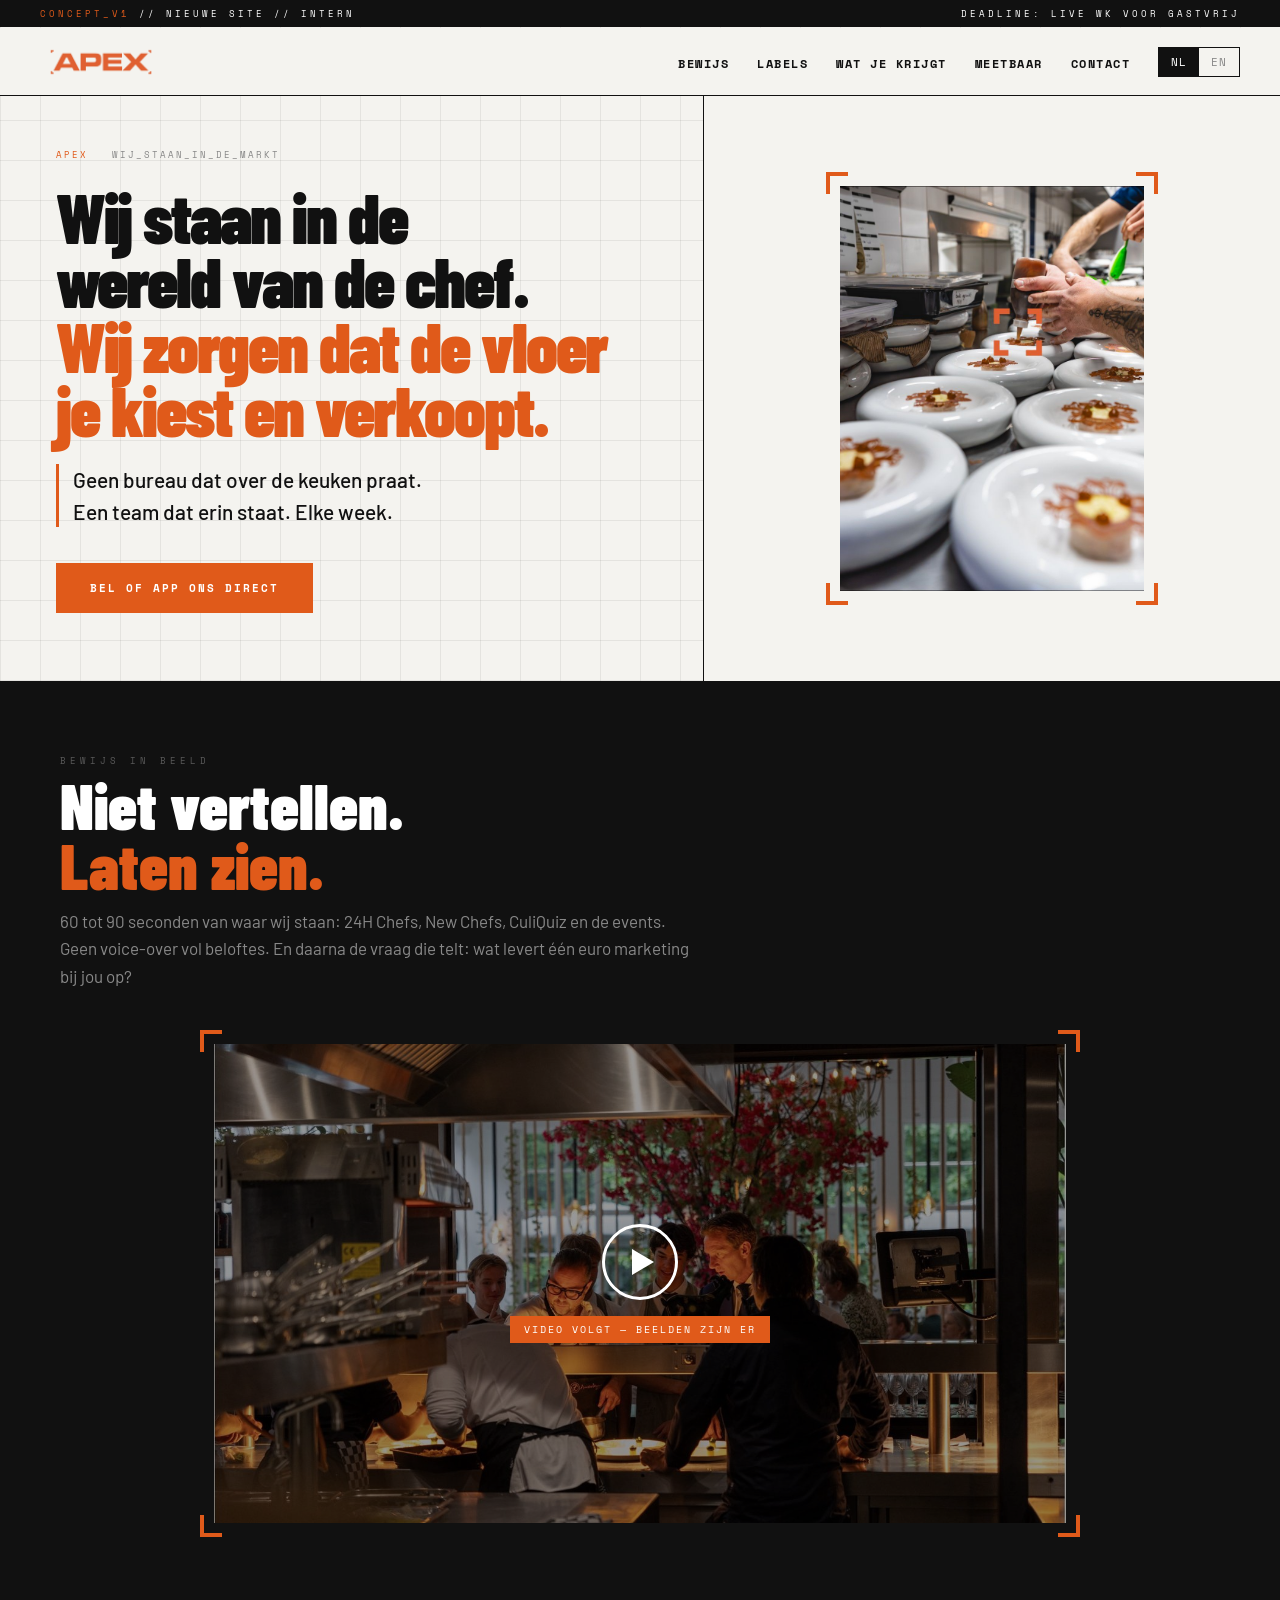
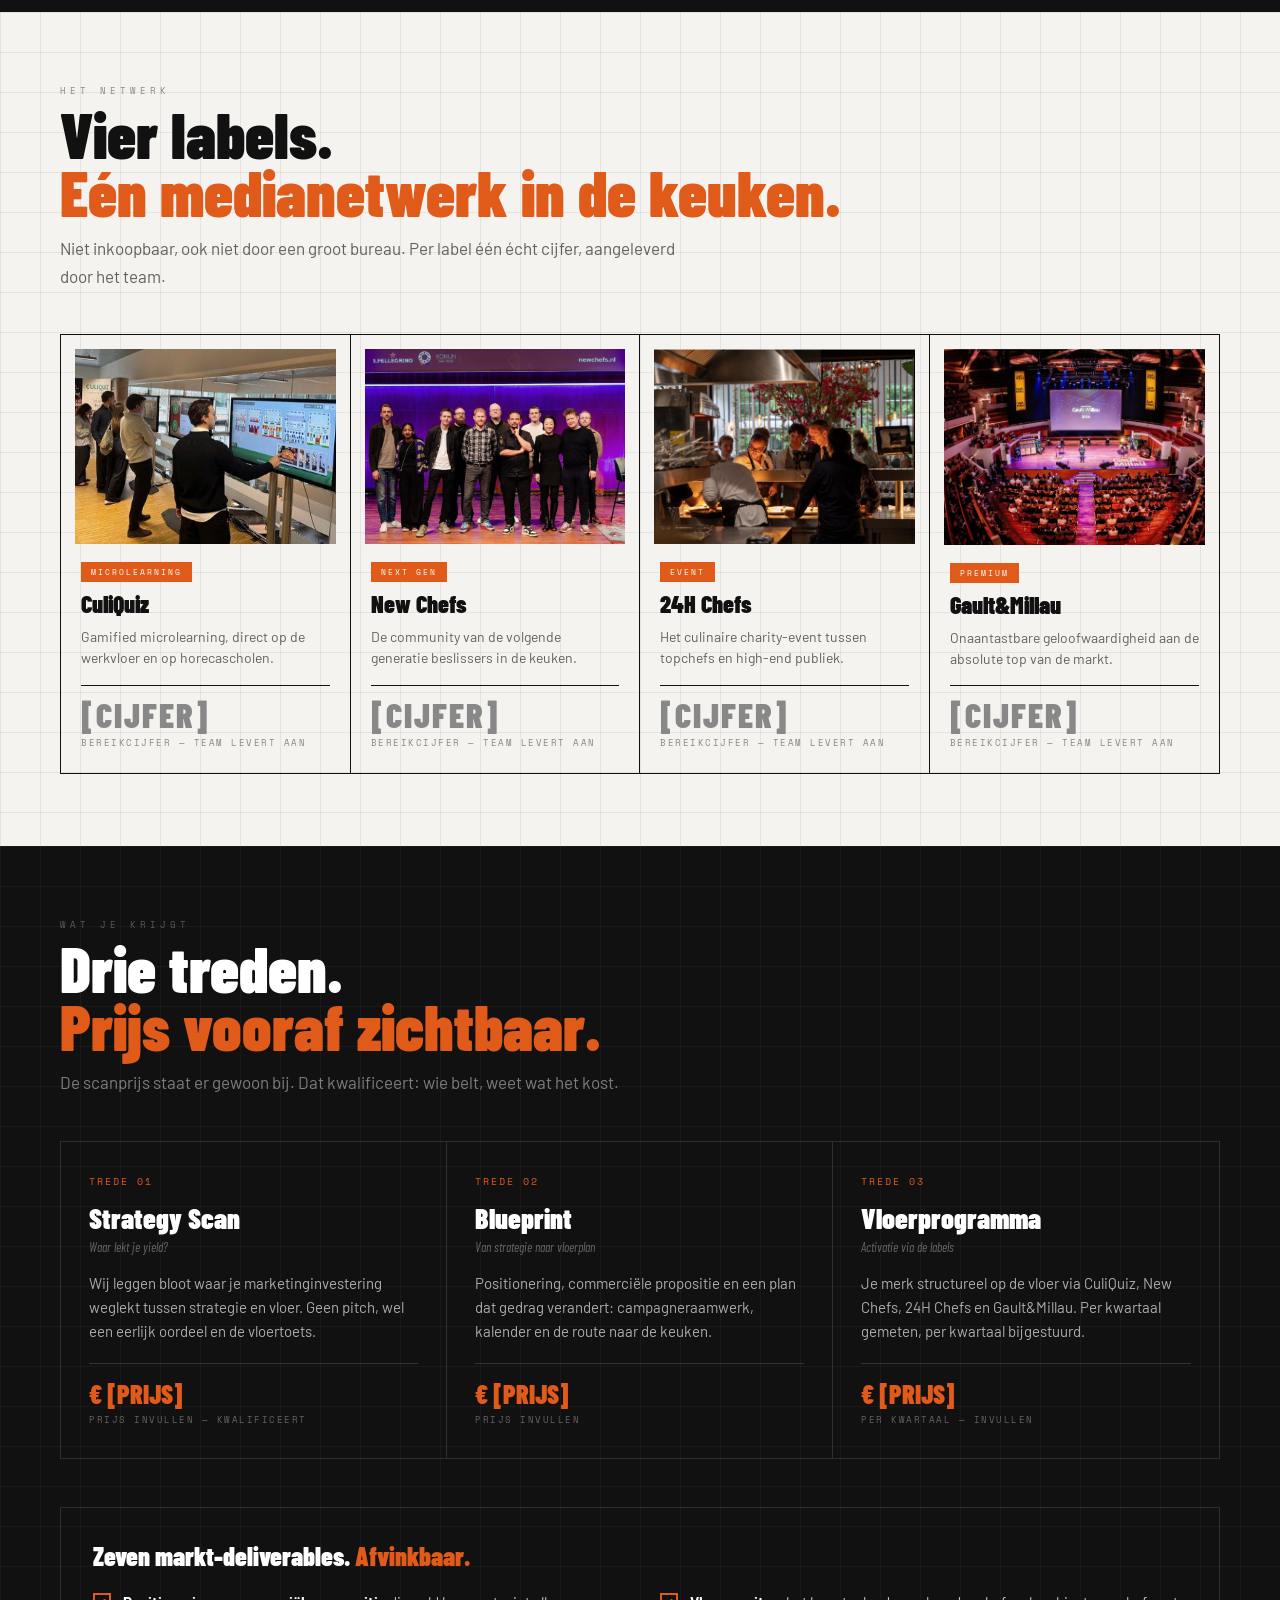
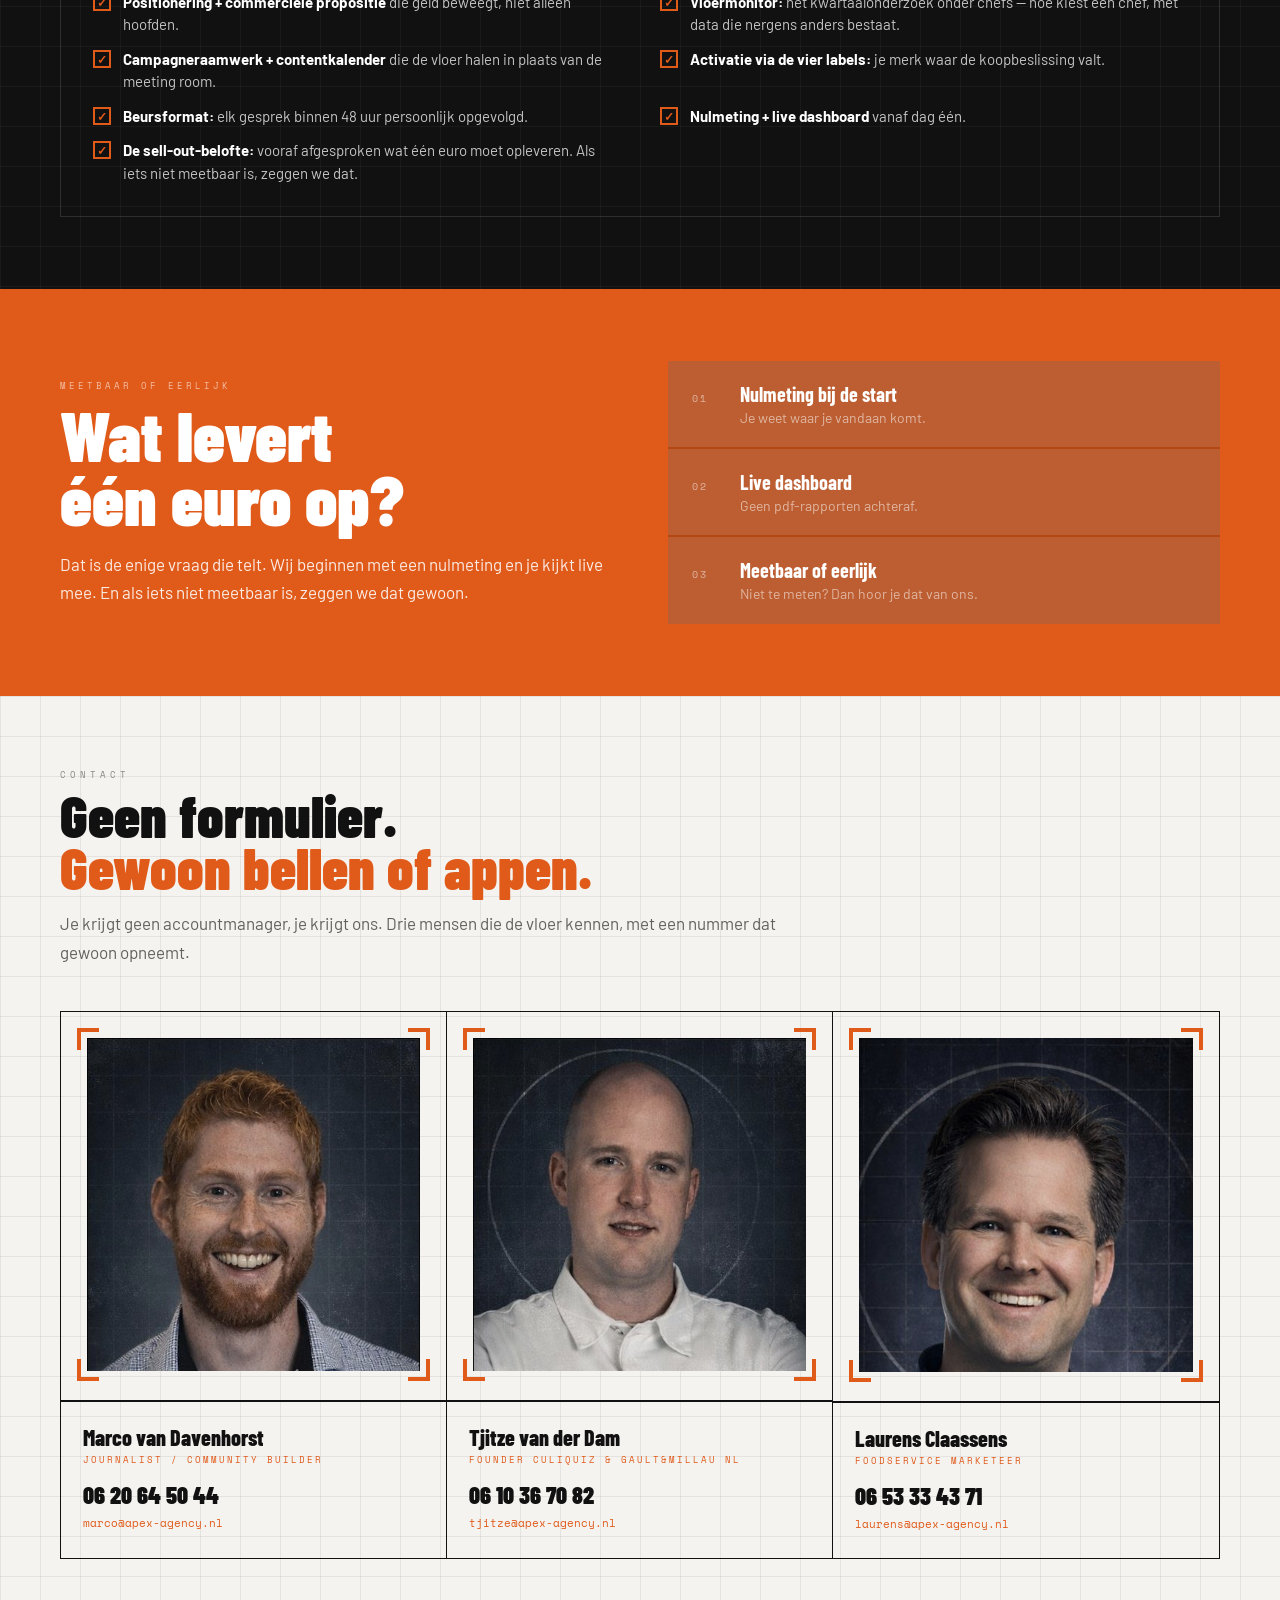
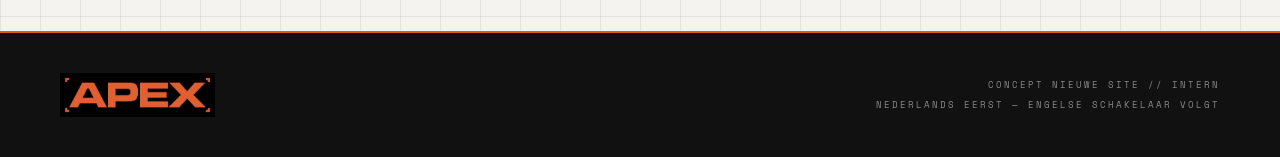
==== test/index.html @ 28dad36d "Concept nieuwe site (NL) onder /test — intern preview volgens positioneringsplan Co-Authored-By: Cla" ====
<!DOCTYPE html>
<html lang="nl">
<head>
<meta charset="UTF-8">
<meta name="viewport" content="width=device-width, initial-scale=1.0">
<meta name="robots" content="noindex,nofollow">
<title>APEX Agency — Concept</title>
<link href="https://fonts.googleapis.com/css2?family=Space+Mono:wght@400;700&family=Barlow+Condensed:wght@700;800;900&family=Barlow:wght@400;500;600&display=swap" rel="stylesheet">
<style>
:root {
  --o: #E05A1A;
  --k: #111111;
  --w: #F4F3EF;
  --g: #888;
  --grid: rgba(0,0,0,0.065);
  --mono: 'Space Mono', monospace;
  --con: 'Barlow Condensed', sans-serif;
  --body: 'Barlow', sans-serif;
}
*,*::before,*::after{box-sizing:border-box;margin:0;padding:0}
html{scroll-behavior:smooth}
body{background:var(--w);color:var(--k);font-family:var(--body);overflow-x:hidden}
.grid{background-image:linear-gradient(var(--grid) 1px,transparent 1px),linear-gradient(90deg,var(--grid) 1px,transparent 1px);background-size:40px 40px}
.grid-dark{background:#111;background-image:linear-gradient(rgba(255,255,255,.04) 1px,transparent 1px),linear-gradient(90deg,rgba(255,255,255,.04) 1px,transparent 1px);background-size:40px 40px}

.bracket-frame{position:relative;display:inline-block;padding:14px;width:100%}
.bracket-frame img{display:block;width:100%;height:100%;object-fit:cover}
.bracket-frame::before,.bracket-frame::after,.bracket-frame .bk-tr,.bracket-frame .bk-bl{content:'';position:absolute;width:22px;height:22px;border-color:var(--o);border-style:solid;pointer-events:none;z-index:3}
.bracket-frame::before{top:0;left:0;border-width:4px 0 0 4px}
.bracket-frame::after{bottom:0;right:0;border-width:0 4px 4px 0}
.bracket-frame .bk-tr{top:0;right:0;border-width:4px 4px 0 0}
.bracket-frame .bk-bl{bottom:0;left:0;border-width:0 0 4px 4px}

/* CONCEPT BAR */
.concept-bar{position:fixed;top:0;left:0;right:0;z-index:300;background:var(--k);color:#fff;font-family:var(--mono);font-size:9px;letter-spacing:3px;text-transform:uppercase;padding:7px 40px;display:flex;justify-content:space-between}
.concept-bar em{color:var(--o);font-style:normal}

/* NAV */
nav{position:fixed;top:28px;left:0;right:0;z-index:200;background:var(--w);border-bottom:1.5px solid var(--k);display:flex;align-items:center;justify-content:space-between;padding:0 40px;height:68px}
.nav-logo img{height:38px;display:block}
.nav-links{display:flex;gap:28px;list-style:none;align-items:center}
.nav-links a{font-family:var(--mono);font-size:12px;letter-spacing:1.5px;text-transform:uppercase;color:var(--k);text-decoration:none;transition:color .15s;font-weight:700}
.nav-links a:hover{color:var(--o)}
.lang-switch{font-family:var(--mono);font-size:11px;letter-spacing:1px;border:1.5px solid var(--k);display:flex}
.lang-switch span{padding:6px 12px}
.lang-switch .on{background:var(--k);color:#fff}
.lang-switch .off{color:var(--g);cursor:not-allowed}

/* HERO */
#hero{padding-top:96px;display:grid;grid-template-columns:55fr 45fr;min-height:74vh;border-bottom:1.5px solid var(--k)}
.hero-l{padding:52px 56px 68px;display:flex;flex-direction:column;justify-content:center;border-right:1.5px solid var(--k);position:relative}
.scan-id{font-family:var(--mono);font-size:9px;letter-spacing:2px;color:var(--g);margin-bottom:24px}
.scan-id em{color:var(--o);font-style:normal}
.hero-title{font-family:var(--con);font-size:clamp(48px,5.4vw,82px);font-weight:900;line-height:.93;color:var(--o);margin-bottom:22px;letter-spacing:-2px}
.hero-title .blk{color:var(--k)}
.hero-sub{font-size:21px;line-height:1.5;color:var(--k);border-left:3px solid var(--o);padding-left:14px;margin-bottom:36px;font-weight:500}
.btn-primary{display:inline-block;background:var(--o);color:#fff;font-family:var(--mono);font-size:11px;letter-spacing:2px;text-transform:uppercase;padding:15px 32px;text-decoration:none;border:2px solid var(--o);transition:all .2s;font-weight:700}
.btn-primary:hover{background:transparent;color:var(--o)}
.hero-r{display:flex;align-items:center;justify-content:center;padding:40px;background:var(--w)}
.hero-r .bracket-frame{width:67%;max-width:420px}
.hero-r .bracket-frame img{aspect-ratio:3/4;object-fit:cover}

/* BEWIJS */
#bewijs{background:#111;padding:72px 60px}
.bewijs-lbl{font-family:var(--mono);font-size:9px;letter-spacing:4px;color:rgba(255,255,255,.3);text-transform:uppercase;margin-bottom:8px}
.bewijs-title{font-family:var(--con);font-size:clamp(40px,5vw,72px);font-weight:900;line-height:.93;color:#fff;margin-bottom:14px}
.bewijs-title em{color:var(--o);font-style:normal}
.bewijs-sub{font-size:17px;color:rgba(255,255,255,.5);margin-bottom:40px;max-width:640px;line-height:1.6}
.video-wrap{max-width:880px;margin:0 auto}
.video-frame{position:relative}
.video-frame img{aspect-ratio:16/9;filter:brightness(.6) saturate(.85)}
.video-play{position:absolute;inset:0;display:flex;flex-direction:column;align-items:center;justify-content:center;gap:16px;z-index:4}
.play-btn{width:76px;height:76px;border:3px solid #fff;border-radius:50%;display:flex;align-items:center;justify-content:center}
.play-btn::after{content:'';border-left:22px solid #fff;border-top:13px solid transparent;border-bottom:13px solid transparent;margin-left:6px}
.video-note{font-family:var(--mono);font-size:10px;letter-spacing:2px;color:#fff;text-transform:uppercase;background:var(--o);padding:6px 14px}

/* LABELS */
#labels{padding:72px 60px}
.section-lbl{font-family:var(--mono);font-size:9px;letter-spacing:4px;color:var(--g);text-transform:uppercase;margin-bottom:8px}
.section-title{font-family:var(--con);font-size:clamp(40px,5vw,72px);font-weight:900;line-height:.91;margin-bottom:14px}
.section-title em{color:var(--o);font-style:normal}
.section-sub{font-size:17px;color:rgba(0,0,0,.6);margin-bottom:44px;max-width:640px;line-height:1.6}
.label-grid{display:grid;grid-template-columns:repeat(4,1fr);border:1.5px solid var(--k)}
.label-card{border-right:1.5px solid var(--k);display:flex;flex-direction:column}
.label-card:last-child{border-right:none}
.label-photo{padding:14px 14px 0}
.label-photo img{width:100%;aspect-ratio:4/3;object-fit:cover;display:block;filter:saturate(.88)}
.label-body{padding:18px 20px 24px;display:flex;flex-direction:column;flex:1}
.label-tag{display:inline-block;align-self:flex-start;background:var(--o);font-family:var(--mono);font-size:8px;letter-spacing:2px;text-transform:uppercase;color:#fff;padding:4px 10px;margin-bottom:10px}
.label-name{font-family:var(--con);font-size:24px;font-weight:900;margin-bottom:10px;line-height:1}
.label-desc{font-size:14px;color:rgba(0,0,0,.6);line-height:1.5;margin-bottom:16px;flex:1}
.label-stat{border-top:1.5px solid var(--k);padding-top:12px}
.label-stat .num{font-family:var(--con);font-size:34px;font-weight:900;color:var(--o);line-height:1}
.label-stat .num.todo{color:var(--g);letter-spacing:2px}
.label-stat .what{font-family:var(--mono);font-size:9px;letter-spacing:1.5px;color:var(--g);text-transform:uppercase;margin-top:4px}

/* TREDEN */
#treden{background:#111;padding:72px 60px;background-image:linear-gradient(rgba(255,255,255,.04) 1px,transparent 1px),linear-gradient(90deg,rgba(255,255,255,.04) 1px,transparent 1px);background-size:40px 40px}
.treden-lbl{font-family:var(--mono);font-size:9px;letter-spacing:4px;color:rgba(255,255,255,.3);text-transform:uppercase;margin-bottom:8px}
.treden-title{font-family:var(--con);font-size:clamp(40px,5vw,72px);font-weight:900;line-height:.91;color:#fff;margin-bottom:14px}
.treden-title em{color:var(--o);font-style:normal}
.treden-sub{font-size:17px;color:rgba(255,255,255,.45);margin-bottom:44px;line-height:1.6;max-width:640px}
.treden-grid{display:grid;grid-template-columns:repeat(3,1fr);border:1px solid rgba(255,255,255,.12);margin-bottom:48px}
.trede{padding:32px 28px;border-right:1px solid rgba(255,255,255,.12);display:flex;flex-direction:column}
.trede:last-child{border-right:none}
.trede-num{font-family:var(--mono);font-size:10px;color:var(--o);letter-spacing:2px;margin-bottom:12px}
.trede-name{font-family:var(--con);font-size:28px;font-weight:900;color:#fff;margin-bottom:4px}
.trede-sub2{font-family:var(--con);font-size:13px;font-style:italic;color:rgba(255,255,255,.35);margin-bottom:16px}
.trede-desc{font-size:15px;color:rgba(255,255,255,.65);line-height:1.6;flex:1;margin-bottom:20px}
.trede-price{border-top:1px solid rgba(255,255,255,.15);padding-top:14px;font-family:var(--con);font-size:26px;font-weight:900;color:var(--o)}
.trede-price small{display:block;font-family:var(--mono);font-size:9px;letter-spacing:1.5px;color:rgba(255,255,255,.35);text-transform:uppercase;font-weight:400;margin-top:4px}
.deliv{border:1px solid rgba(255,255,255,.12);padding:32px}
.deliv h3{font-family:var(--con);font-size:26px;font-weight:900;color:#fff;margin-bottom:20px}
.deliv h3 em{color:var(--o);font-style:normal}
.deliv-list{list-style:none;display:grid;grid-template-columns:1fr 1fr;gap:12px 40px}
.deliv-list li{display:flex;gap:12px;align-items:flex-start;font-size:15px;color:rgba(255,255,255,.75);line-height:1.5}
.deliv-list .box{flex:0 0 18px;height:18px;border:2px solid var(--o);margin-top:2px;position:relative}
.deliv-list .box::after{content:'✓';position:absolute;inset:0;display:flex;align-items:center;justify-content:center;color:var(--o);font-size:12px;font-weight:700}
.deliv-list li strong{color:#fff}

/* MEETBAAR */
#meetbaar{background:var(--o);padding:72px 60px}
.meet-inner{display:grid;grid-template-columns:1fr 1fr;gap:56px;align-items:center}
.meet-lbl{font-family:var(--mono);font-size:9px;letter-spacing:3px;color:rgba(255,255,255,.6);text-transform:uppercase;margin-bottom:10px}
.meet-l h2{font-family:var(--con);font-size:clamp(44px,5.5vw,80px);font-weight:900;color:#fff;line-height:.91;margin-bottom:20px}
.meet-l p{font-size:17px;color:rgba(255,255,255,.88);line-height:1.65}
.meet-points{display:flex;flex-direction:column;gap:2px;background:rgba(0,0,0,.2)}
.meet-point{background:rgba(255,255,255,.12);padding:20px 24px;display:flex;gap:16px;align-items:baseline}
.meet-point .mono{font-family:var(--mono);font-size:10px;color:rgba(255,255,255,.55);letter-spacing:2px;flex:0 0 32px}
.meet-point p{font-family:var(--con);font-size:20px;font-weight:700;color:#fff;line-height:1.3}
.meet-point p em{font-style:normal;color:rgba(255,255,255,.55);font-family:var(--body);font-size:14px;font-weight:400;display:block;margin-top:2px}

/* AFSLUITING */
#contact{padding:72px 60px}
.contact-header{margin-bottom:44px;max-width:720px}
.contact-header h2{font-family:var(--con);font-size:clamp(36px,4.5vw,64px);font-weight:900;line-height:.91;margin-bottom:16px}
.contact-header h2 em{color:var(--o);font-style:normal}
.contact-header p{font-size:17px;line-height:1.7;color:rgba(0,0,0,.6)}
.team-grid{display:grid;grid-template-columns:repeat(3,1fr);border:1.5px solid var(--k)}
.tcard{border-right:1.5px solid var(--k)}
.tcard:last-child{border-right:none}
.tcard-photo-wrap{padding:16px 16px 0}
.tcard-photo-wrap .bracket-frame{padding:10px}
.tcard-photo{width:100%;aspect-ratio:1/1;object-fit:cover;object-position:top center;display:block;filter:saturate(.88)}
.tcard-divider{height:1.5px;background:var(--k);margin-top:16px}
.tcard-body{padding:22px 22px 26px}
.tcard-name{font-family:var(--con);font-size:22px;font-weight:800;margin-bottom:3px}
.tcard-role{font-family:var(--mono);font-size:9px;letter-spacing:2px;color:var(--o);text-transform:uppercase;margin-bottom:14px}
.tcard-phone{display:inline-block;font-family:var(--con);font-size:24px;font-weight:900;color:var(--k);text-decoration:none;margin-bottom:6px}
.tcard-phone:hover{color:var(--o)}
.tcard-mail{font-family:var(--mono);font-size:11px}
.tcard-mail a{color:var(--o);text-decoration:none}

footer{background:var(--k);padding:40px 60px;display:flex;align-items:center;justify-content:space-between;border-top:2px solid var(--o)}
.footer-logo img{height:44px;display:block}
.footer-meta{font-family:var(--mono);font-size:9px;letter-spacing:2px;color:var(--g);line-height:2.2;text-align:right}

.reveal{opacity:0;transform:translateY(14px);transition:opacity .6s ease,transform .6s ease}
.reveal.on{opacity:1;transform:translateY(0)}

@media(max-width:900px){
  .concept-bar{padding:7px 16px;font-size:8px}
  nav{padding:0 20px;height:56px}
  .nav-links{display:none}
  #hero{grid-template-columns:1fr;min-height:auto;padding-top:84px}
  .hero-l{padding:40px 24px 48px;border-right:none}
  .hero-title{font-size:clamp(40px,11vw,64px)}
  .hero-r{padding:24px;border-top:1.5px solid var(--k)}
  .hero-r .bracket-frame{width:85%}
  #bewijs,#labels,#treden,#meetbaar,#contact{padding:56px 24px}
  .label-grid{grid-template-columns:1fr 1fr}
  .label-card{border-bottom:1.5px solid var(--k)}
  .label-card:nth-child(even){border-right:none}
  .label-card:nth-child(3),.label-card:nth-child(4){border-bottom:none}
  .treden-grid{grid-template-columns:1fr}
  .trede{border-right:none;border-bottom:1px solid rgba(255,255,255,.12)}
  .trede:last-child{border-bottom:none}
  .deliv-list{grid-template-columns:1fr}
  .meet-inner{grid-template-columns:1fr;gap:36px}
  .team-grid{grid-template-columns:1fr}
  .tcard{border-right:none;border-bottom:1.5px solid var(--k)}
  .tcard:last-child{border-bottom:none}
  footer{flex-direction:column;gap:16px;text-align:center;padding:32px 24px}
  .footer-meta{text-align:center}
}
@media(max-width:480px){
  .label-grid{grid-template-columns:1fr}
  .label-card{border-right:none!important;border-bottom:1.5px solid var(--k)!important}
  .label-card:last-child{border-bottom:none!important}
}
</style>
</head>
<body>

<div class="concept-bar">
  <span><em>CONCEPT_V1</em> // NIEUWE SITE // INTERN</span>
  <span>DEADLINE: LIVE WK VOOR GASTVRIJ</span>
</div>

<nav>
  <a href="#" class="nav-logo"><img src="/assets/logo.png" alt="APEX"></a>
  <ul class="nav-links">
    <li><a href="#bewijs">Bewijs</a></li>
    <li><a href="#labels">Labels</a></li>
    <li><a href="#treden">Wat je krijgt</a></li>
    <li><a href="#meetbaar">Meetbaar</a></li>
    <li><a href="#contact">Contact</a></li>
    <li>
      <div class="lang-switch" title="Engelse versie volgt in fase 2">
        <span class="on">NL</span><span class="off">EN</span>
      </div>
    </li>
  </ul>
</nav>

<!-- 1. HERO: de claim, niet de pijn -->
<section id="hero" class="grid">
  <div class="hero-l">
    <div class="scan-id reveal"><em>APEX</em> &nbsp; WIJ_STAAN_IN_DE_MARKT</div>
    <h1 class="hero-title reveal"><span class="blk">Wij staan in de<br>wereld van de chef.</span><br>Wij zorgen dat de vloer<br>je kiest en verkoopt.</h1>
    <p class="hero-sub reveal">Geen bureau dat over de keuken praat.<br>Een team dat erin staat. Elke week.</p>
    <div class="reveal">
      <a href="#contact" class="btn-primary">Bel of app ons direct</a>
    </div>
  </div>
  <div class="hero-r reveal">
    <div class="bracket-frame">
      <div class="bk-tr"></div><div class="bk-bl"></div>
      <img src="/assets/hero-keuken.jpg" alt="Op de vloer">
    </div>
  </div>
</section>

<!-- 2. BEWIJS IN BEELD (+ de yield-vraag) -->
<section id="bewijs" class="grid-dark">
  <div class="bewijs-lbl">Bewijs in beeld</div>
  <h2 class="bewijs-title reveal">Niet vertellen.<br><em>Laten zien.</em></h2>
  <p class="bewijs-sub reveal">60 tot 90 seconden van waar wij staan: 24H Chefs, New Chefs, CuliQuiz en de events. Geen voice-over vol beloftes. En daarna de vraag die telt: wat levert één euro marketing bij jou op?</p>
  <div class="video-wrap reveal">
    <div class="bracket-frame video-frame">
      <div class="bk-tr"></div><div class="bk-bl"></div>
      <img src="/assets/24h-chefs.jpg" alt="Video: op de vloer">
      <div class="video-play">
        <div class="play-btn"></div>
        <div class="video-note">Video volgt — beelden zijn er</div>
      </div>
    </div>
  </div>
</section>

<!-- 3. DE LABELS ALS MEDIANETWERK -->
<section id="labels" class="grid">
  <div class="section-lbl">Het netwerk</div>
  <h2 class="section-title reveal">Vier labels.<br><em>Eén medianetwerk in de keuken.</em></h2>
  <p class="section-sub reveal">Niet inkoopbaar, ook niet door een groot bureau. Per label één écht cijfer, aangeleverd door het team.</p>
  <div class="label-grid reveal">
    <div class="label-card">
      <div class="label-photo"><img src="/assets/culiquiz.jpg" alt="CuliQuiz"></div>
      <div class="label-body">
        <span class="label-tag">Microlearning</span>
        <div class="label-name">CuliQuiz</div>
        <p class="label-desc">Gamified microlearning, direct op de werkvloer en op horecascholen.</p>
        <div class="label-stat">
          <div class="num todo">[CIJFER]</div>
          <div class="what">bereikcijfer — team levert aan</div>
        </div>
      </div>
    </div>
    <div class="label-card">
      <div class="label-photo"><img src="/assets/new-chefs.jpg" alt="New Chefs"></div>
      <div class="label-body">
        <span class="label-tag">Next gen</span>
        <div class="label-name">New Chefs</div>
        <p class="label-desc">De community van de volgende generatie beslissers in de keuken.</p>
        <div class="label-stat">
          <div class="num todo">[CIJFER]</div>
          <div class="what">bereikcijfer — team levert aan</div>
        </div>
      </div>
    </div>
    <div class="label-card">
      <div class="label-photo"><img src="/assets/24h-chefs.jpg" alt="24H Chefs"></div>
      <div class="label-body">
        <span class="label-tag">Event</span>
        <div class="label-name">24H Chefs</div>
        <p class="label-desc">Het culinaire charity-event tussen topchefs en high-end publiek.</p>
        <div class="label-stat">
          <div class="num todo">[CIJFER]</div>
          <div class="what">bereikcijfer — team levert aan</div>
        </div>
      </div>
    </div>
    <div class="label-card">
      <div class="label-photo"><img src="/assets/gault-millau.jpg" alt="Gault&Millau"></div>
      <div class="label-body">
        <span class="label-tag">Premium</span>
        <div class="label-name">Gault&amp;Millau</div>
        <p class="label-desc">Onaantastbare geloofwaardigheid aan de absolute top van de markt.</p>
        <div class="label-stat">
          <div class="num todo">[CIJFER]</div>
          <div class="what">bereikcijfer — team levert aan</div>
        </div>
      </div>
    </div>
  </div>
</section>

<!-- 4. WAT JE KRIJGT: drie treden + zeven deliverables -->
<section id="treden">
  <div class="treden-lbl">Wat je krijgt</div>
  <h2 class="treden-title reveal">Drie treden.<br><em>Prijs vooraf zichtbaar.</em></h2>
  <p class="treden-sub reveal">De scanprijs staat er gewoon bij. Dat kwalificeert: wie belt, weet wat het kost.</p>
  <div class="treden-grid reveal">
    <div class="trede">
      <div class="trede-num">TREDE 01</div>
      <div class="trede-name">Strategy Scan</div>
      <div class="trede-sub2">Waar lekt je yield?</div>
      <p class="trede-desc">Wij leggen bloot waar je marketinginvestering weglekt tussen strategie en vloer. Geen pitch, wel een eerlijk oordeel en de vloertoets.</p>
      <div class="trede-price">€ [PRIJS]<small>prijs invullen — kwalificeert</small></div>
    </div>
    <div class="trede">
      <div class="trede-num">TREDE 02</div>
      <div class="trede-name">Blueprint</div>
      <div class="trede-sub2">Van strategie naar vloerplan</div>
      <p class="trede-desc">Positionering, commerciële propositie en een plan dat gedrag verandert: campagneraamwerk, kalender en de route naar de keuken.</p>
      <div class="trede-price">€ [PRIJS]<small>prijs invullen</small></div>
    </div>
    <div class="trede">
      <div class="trede-num">TREDE 03</div>
      <div class="trede-name">Vloerprogramma</div>
      <div class="trede-sub2">Activatie via de labels</div>
      <p class="trede-desc">Je merk structureel op de vloer via CuliQuiz, New Chefs, 24H Chefs en Gault&amp;Millau. Per kwartaal gemeten, per kwartaal bijgestuurd.</p>
      <div class="trede-price">€ [PRIJS]<small>per kwartaal — invullen</small></div>
    </div>
  </div>
  <div class="deliv reveal">
    <h3>Zeven markt-deliverables. <em>Afvinkbaar.</em></h3>
    <ul class="deliv-list">
      <li><span class="box"></span><span><strong>Positionering + commerciële propositie</strong> die geld beweegt, niet alleen hoofden.</span></li>
      <li><span class="box"></span><span><strong>Vloermonitor:</strong> het kwartaalonderzoek onder chefs — hoe kiest een chef, met data die nergens anders bestaat.</span></li>
      <li><span class="box"></span><span><strong>Campagneraamwerk + contentkalender</strong> die de vloer halen in plaats van de meeting room.</span></li>
      <li><span class="box"></span><span><strong>Activatie via de vier labels:</strong> je merk waar de koopbeslissing valt.</span></li>
      <li><span class="box"></span><span><strong>Beursformat:</strong> elk gesprek binnen 48 uur persoonlijk opgevolgd.</span></li>
      <li><span class="box"></span><span><strong>Nulmeting + live dashboard</strong> vanaf dag één.</span></li>
      <li><span class="box"></span><span><strong>De sell-out-belofte:</strong> vooraf afgesproken wat één euro moet opleveren. Als iets niet meetbaar is, zeggen we dat.</span></li>
    </ul>
  </div>
</section>

<!-- 5. MEETBAAR -->
<section id="meetbaar">
  <div class="meet-inner">
    <div class="meet-l reveal">
      <div class="meet-lbl">Meetbaar of eerlijk</div>
      <h2>Wat levert<br>één euro op?</h2>
      <p>Dat is de enige vraag die telt. Wij beginnen met een nulmeting en je kijkt live mee. En als iets niet meetbaar is, zeggen we dat gewoon.</p>
    </div>
    <div class="meet-points reveal">
      <div class="meet-point">
        <span class="mono">01</span>
        <p>Nulmeting bij de start <em>Je weet waar je vandaan komt.</em></p>
      </div>
      <div class="meet-point">
        <span class="mono">02</span>
        <p>Live dashboard <em>Geen pdf-rapporten achteraf.</em></p>
      </div>
      <div class="meet-point">
        <span class="mono">03</span>
        <p>Meetbaar of eerlijk <em>Niet te meten? Dan hoor je dat van ons.</em></p>
      </div>
    </div>
  </div>
</section>

<!-- 6. AFSLUITING: drie gezichten, geen formulier -->
<section id="contact" class="grid">
  <div class="contact-header reveal">
    <div class="section-lbl">Contact</div>
    <h2>Geen formulier.<br><em>Gewoon bellen of appen.</em></h2>
    <p>Je krijgt geen accountmanager, je krijgt ons. Drie mensen die de vloer kennen, met een nummer dat gewoon opneemt.</p>
  </div>
  <div class="team-grid">
    <div class="tcard reveal">
      <div class="tcard-photo-wrap">
        <div class="bracket-frame">
          <div class="bk-tr"></div><div class="bk-bl"></div>
          <img src="/assets/marco.jpg" alt="Marco van Davenhorst" class="tcard-photo">
        </div>
      </div>
      <div class="tcard-divider"></div>
      <div class="tcard-body">
        <div class="tcard-name">Marco van Davenhorst</div>
        <div class="tcard-role">Journalist / Community Builder</div>
        <a class="tcard-phone" href="tel:+31620645044">06 20 64 50 44</a>
        <div class="tcard-mail"><a href="mailto:marco@apex-agency.nl">marco@apex-agency.nl</a></div>
      </div>
    </div>
    <div class="tcard reveal">
      <div class="tcard-photo-wrap">
        <div class="bracket-frame">
          <div class="bk-tr"></div><div class="bk-bl"></div>
          <img src="/assets/tjitze.jpg" alt="Tjitze van der Dam" class="tcard-photo">
        </div>
      </div>
      <div class="tcard-divider"></div>
      <div class="tcard-body">
        <div class="tcard-name">Tjitze van der Dam</div>
        <div class="tcard-role">Founder CuliQuiz &amp; Gault&amp;Millau NL</div>
        <a class="tcard-phone" href="tel:+31610367082">06 10 36 70 82</a>
        <div class="tcard-mail"><a href="mailto:tjitze@apex-agency.nl">tjitze@apex-agency.nl</a></div>
      </div>
    </div>
    <div class="tcard reveal">
      <div class="tcard-photo-wrap">
        <div class="bracket-frame">
          <div class="bk-tr"></div><div class="bk-bl"></div>
          <img src="/assets/laurens.jpg" alt="Laurens Claassens" class="tcard-photo">
        </div>
      </div>
      <div class="tcard-divider"></div>
      <div class="tcard-body">
        <div class="tcard-name">Laurens Claassens</div>
        <div class="tcard-role">Foodservice Marketeer</div>
        <a class="tcard-phone" href="tel:+31653334371">06 53 33 43 71</a>
        <div class="tcard-mail"><a href="mailto:laurens@apex-agency.nl">laurens@apex-agency.nl</a></div>
      </div>
    </div>
  </div>
</section>

<footer>
  <div class="footer-logo"><img src="/assets/footer-logo.png" alt="APEX"></div>
  <div class="footer-meta">
    CONCEPT NIEUWE SITE // INTERN<br>
    NEDERLANDS EERST — ENGELSE SCHAKELAAR VOLGT
  </div>
</footer>

<script>
const obs = new IntersectionObserver(els => {
  els.forEach(el => { if(el.isIntersecting) el.target.classList.add('on'); });
}, {threshold:0.07});
document.querySelectorAll('.reveal').forEach(el => obs.observe(el));
</script>
</body>
</html>
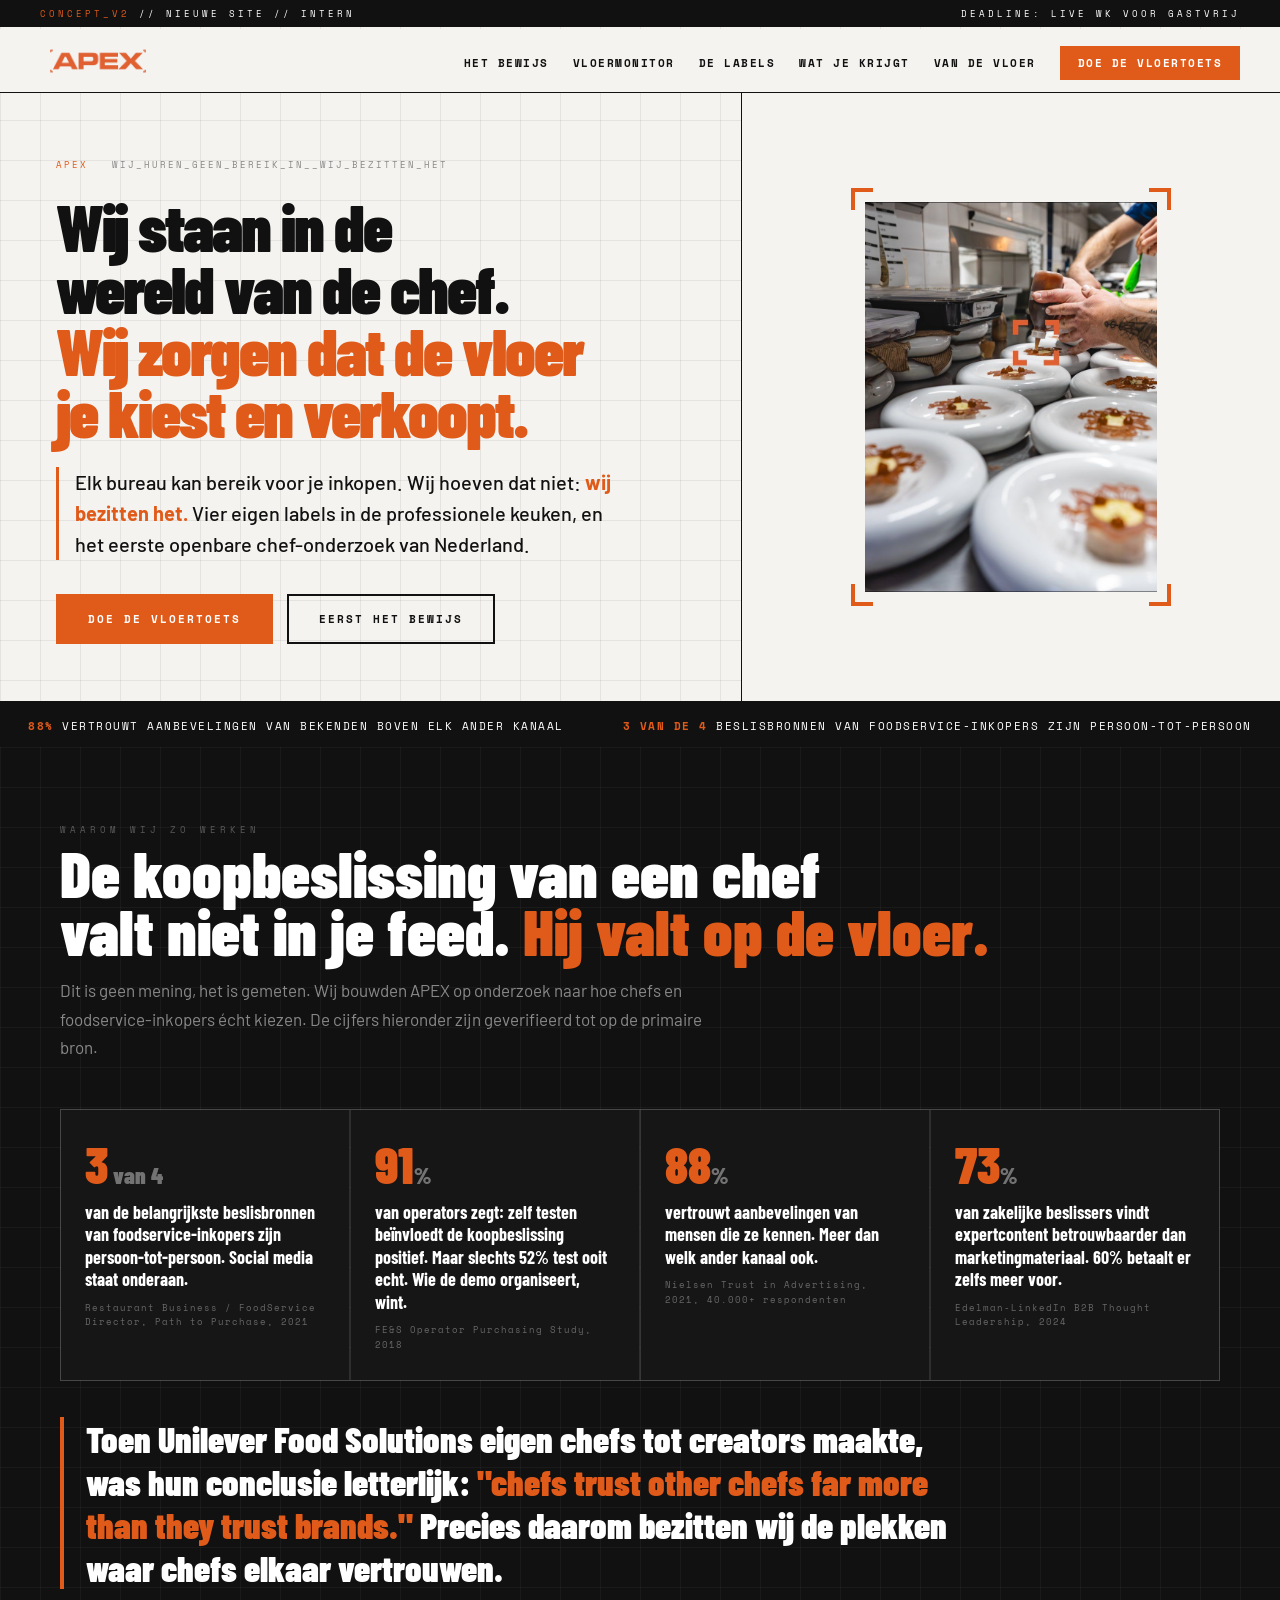
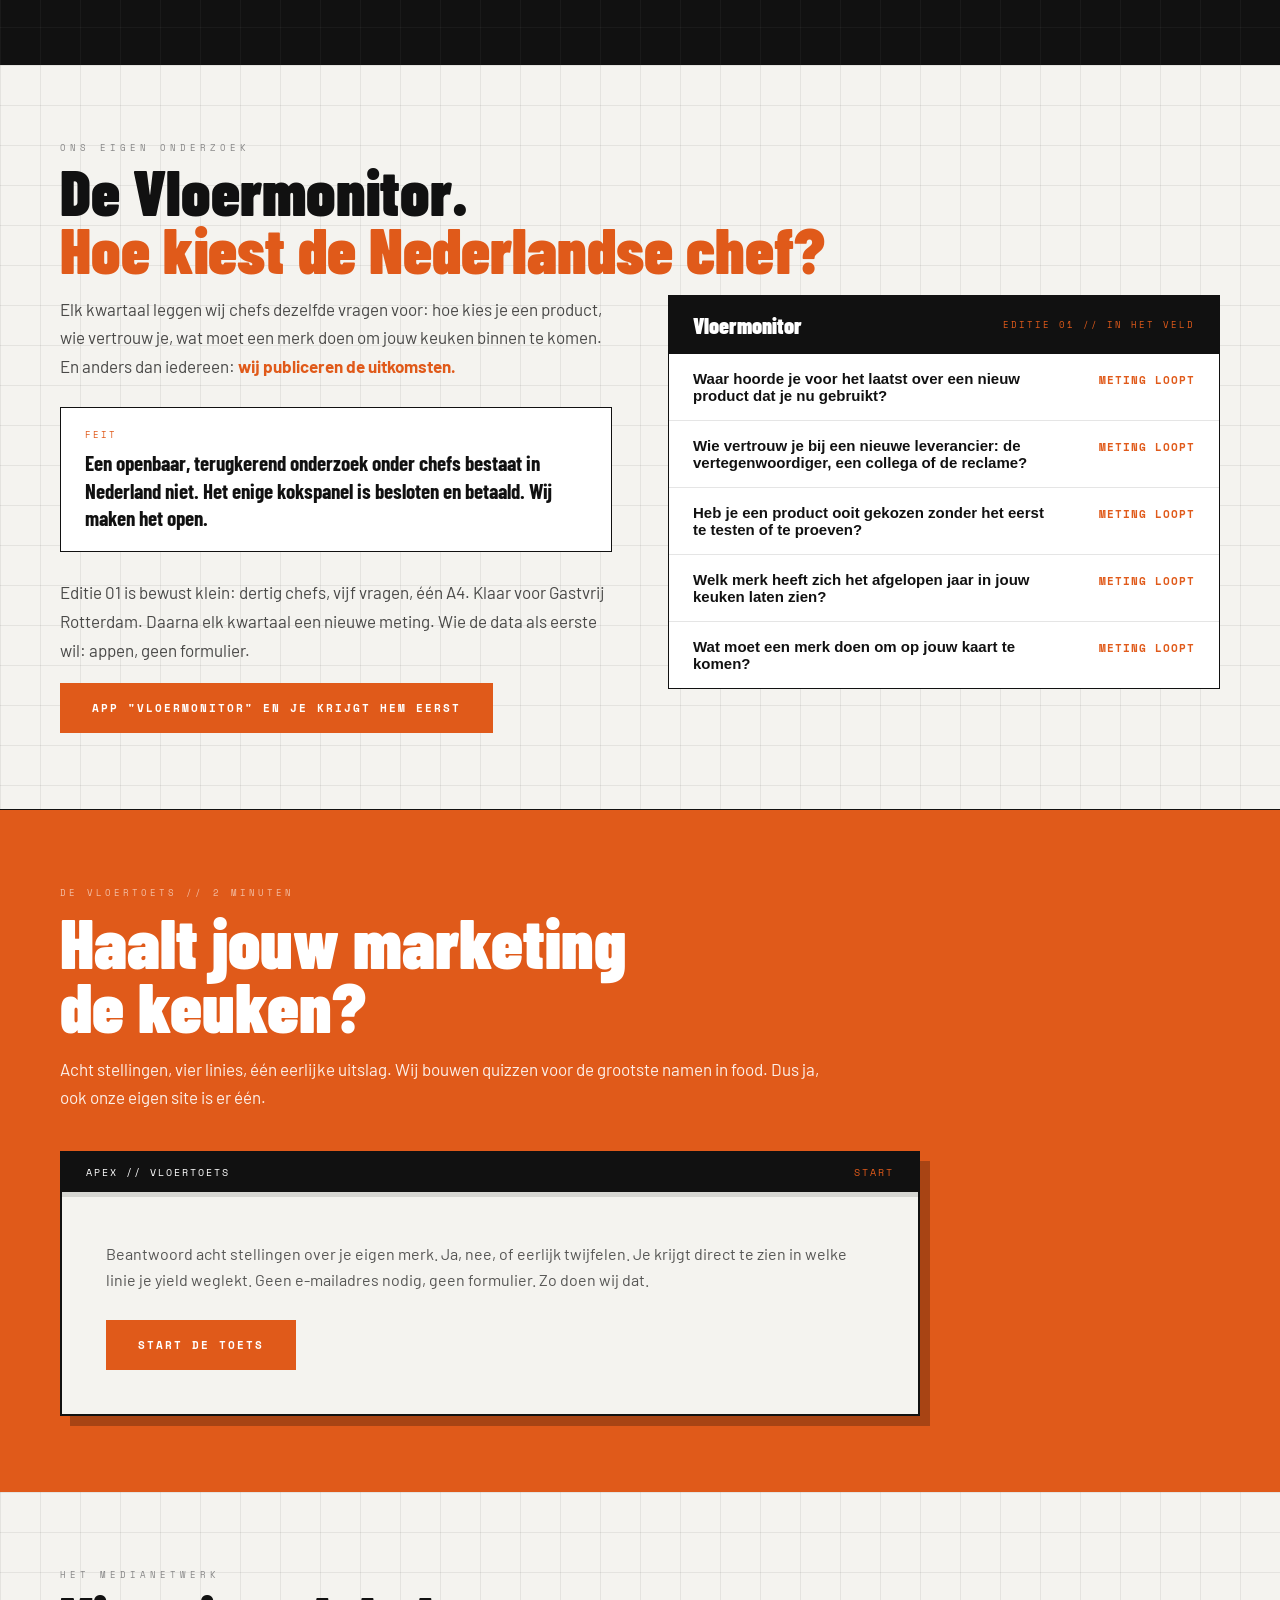
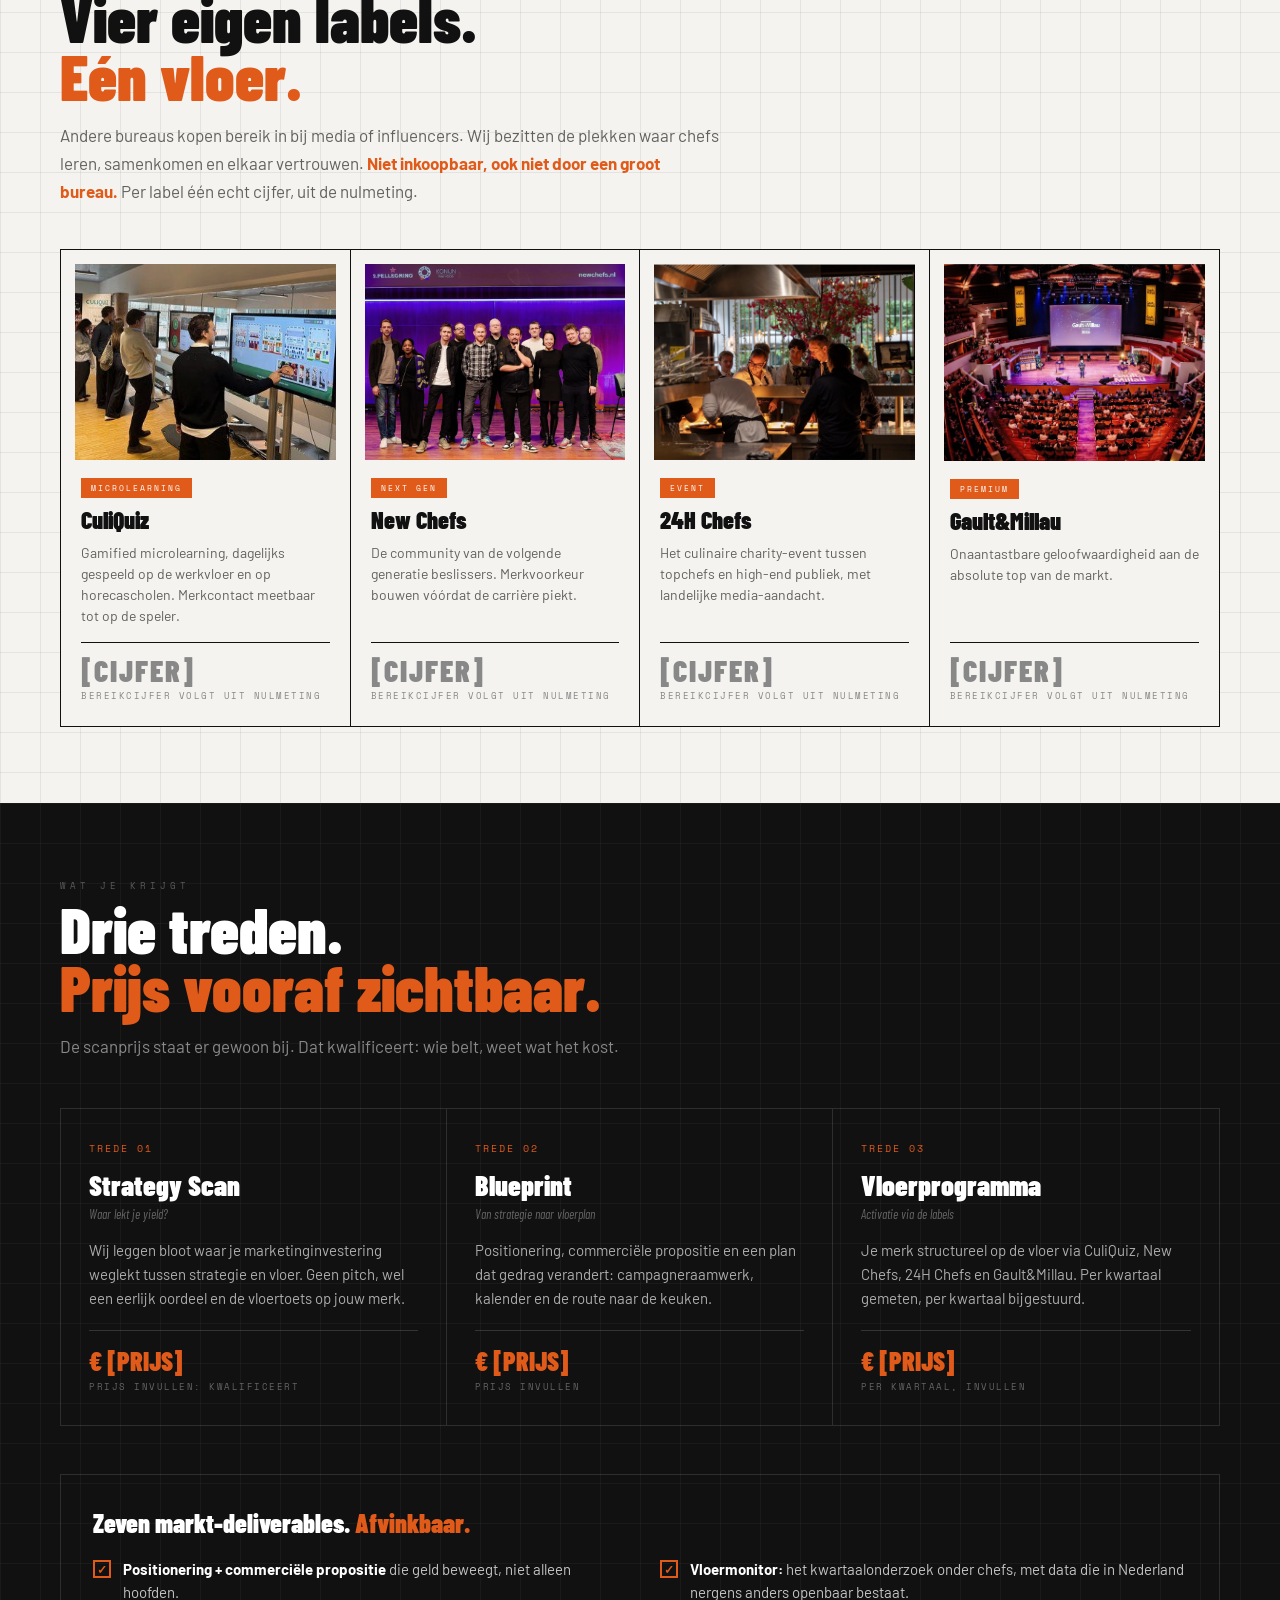
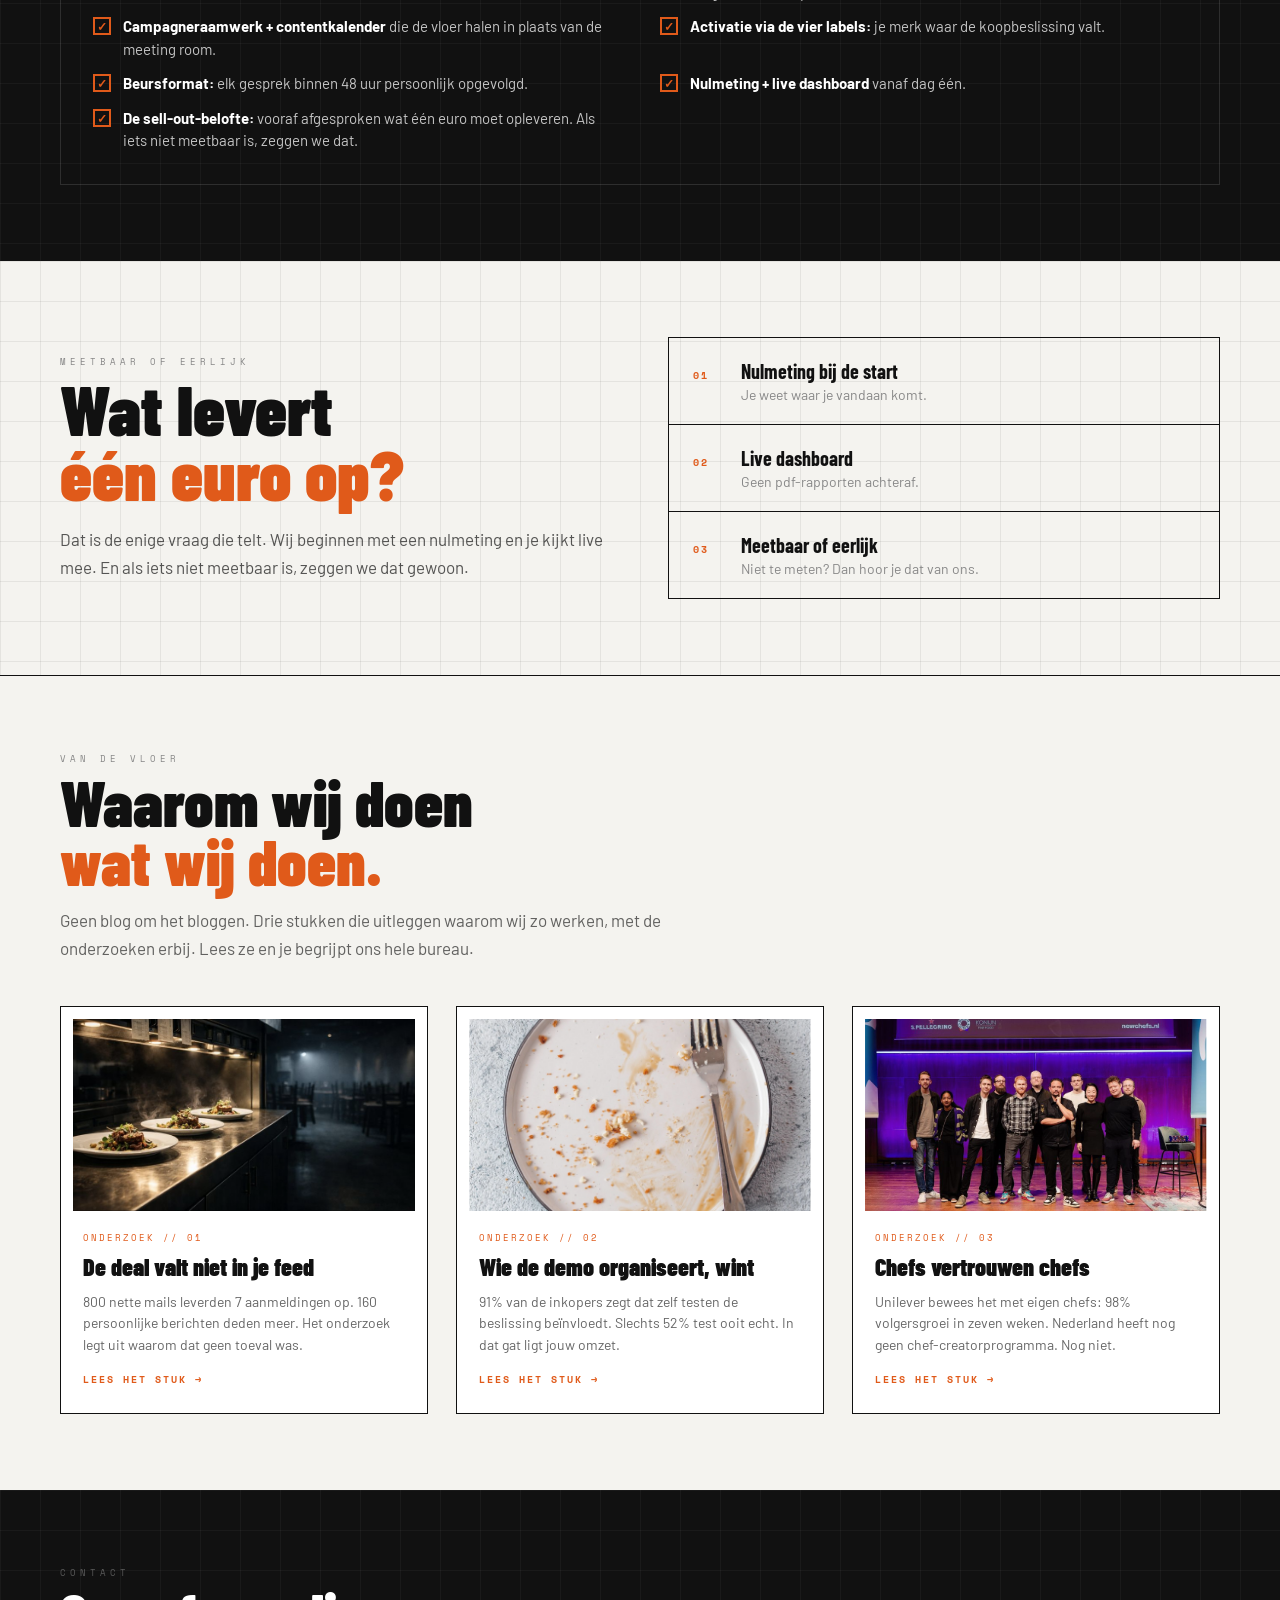
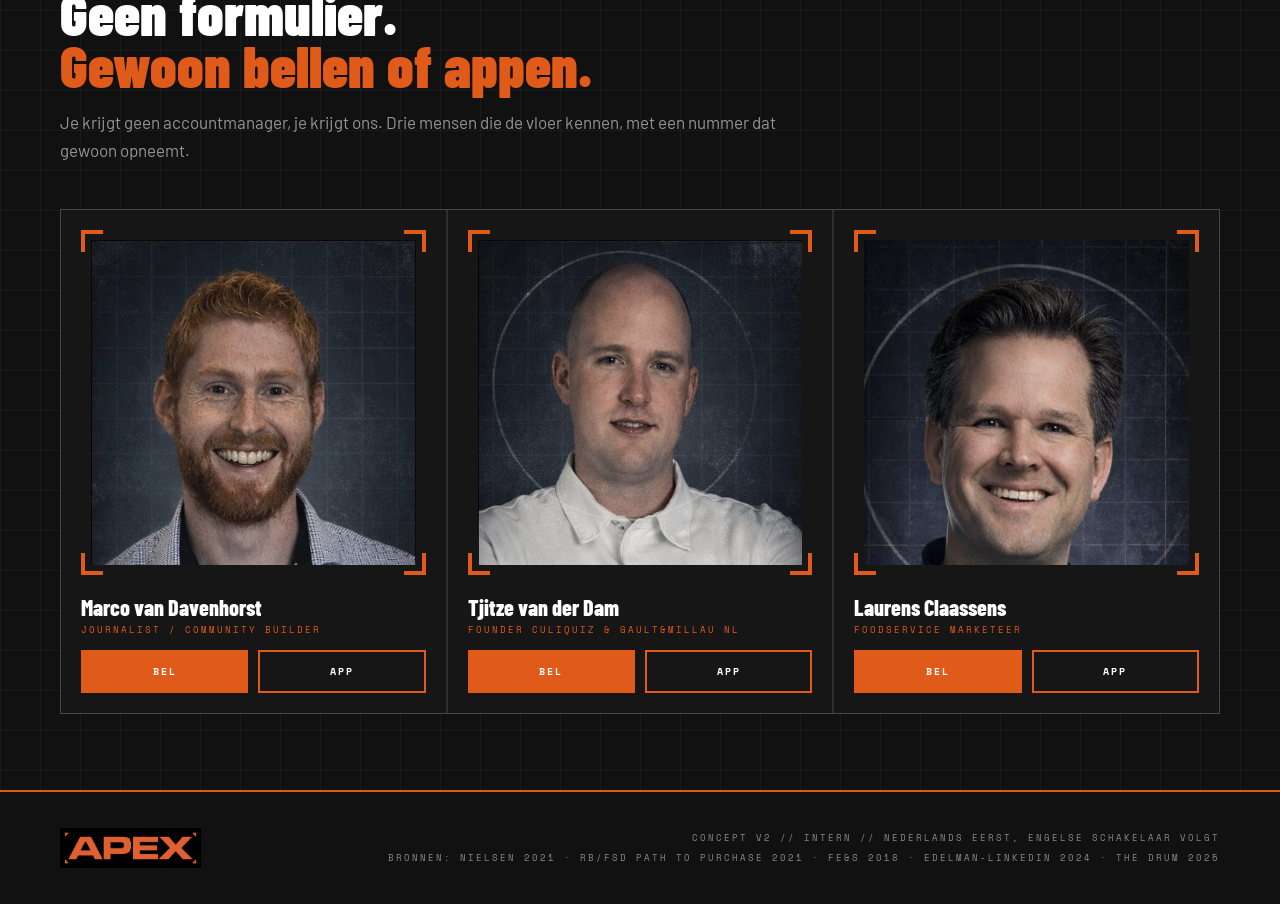
==== commit 5add71c8: "Concept v2: positionering op eigendom + onderzoek, interactieve Vloertoets, Vloermonitor, kennislaag" ====
--- a/test/index.html
+++ b/test/index.html
@@ -4,7 +4,7 @@
 <meta charset="UTF-8">
 <meta name="viewport" content="width=device-width, initial-scale=1.0">
 <meta name="robots" content="noindex,nofollow">
-<title>APEX Agency — Concept</title>
+<title>APEX · Wij bezitten de vloer</title>
 <link href="https://fonts.googleapis.com/css2?family=Space+Mono:wght@400;700&family=Barlow+Condensed:wght@700;800;900&family=Barlow:wght@400;500;600&display=swap" rel="stylesheet">
 <style>
 :root {
@@ -31,57 +31,125 @@
 .bracket-frame .bk-tr{top:0;right:0;border-width:4px 4px 0 0}
 .bracket-frame .bk-bl{bottom:0;left:0;border-width:0 0 4px 4px}
 
-/* CONCEPT BAR */
+/* CONCEPT BAR + PROGRESS */
 .concept-bar{position:fixed;top:0;left:0;right:0;z-index:300;background:var(--k);color:#fff;font-family:var(--mono);font-size:9px;letter-spacing:3px;text-transform:uppercase;padding:7px 40px;display:flex;justify-content:space-between}
 .concept-bar em{color:var(--o);font-style:normal}
+.scroll-progress{position:fixed;top:26px;left:0;height:3px;background:var(--o);z-index:301;width:0%}
 
 /* NAV */
-nav{position:fixed;top:28px;left:0;right:0;z-index:200;background:var(--w);border-bottom:1.5px solid var(--k);display:flex;align-items:center;justify-content:space-between;padding:0 40px;height:68px}
-.nav-logo img{height:38px;display:block}
-.nav-links{display:flex;gap:28px;list-style:none;align-items:center}
-.nav-links a{font-family:var(--mono);font-size:12px;letter-spacing:1.5px;text-transform:uppercase;color:var(--k);text-decoration:none;transition:color .15s;font-weight:700}
+nav{position:fixed;top:29px;left:0;right:0;z-index:200;background:var(--w);border-bottom:1.5px solid var(--k);display:flex;align-items:center;justify-content:space-between;padding:0 40px;height:64px}
+.nav-logo img{height:36px;display:block}
+.nav-links{display:flex;gap:24px;list-style:none;align-items:center}
+.nav-links a{font-family:var(--mono);font-size:11px;letter-spacing:1.5px;text-transform:uppercase;color:var(--k);text-decoration:none;transition:color .15s;font-weight:700}
 .nav-links a:hover{color:var(--o)}
-.lang-switch{font-family:var(--mono);font-size:11px;letter-spacing:1px;border:1.5px solid var(--k);display:flex}
-.lang-switch span{padding:6px 12px}
-.lang-switch .on{background:var(--k);color:#fff}
-.lang-switch .off{color:var(--g);cursor:not-allowed}
+.nav-cta{background:var(--o)!important;color:#fff!important;padding:9px 18px}
+.nav-cta:hover{background:var(--k)!important}
 
 /* HERO */
-#hero{padding-top:96px;display:grid;grid-template-columns:55fr 45fr;min-height:74vh;border-bottom:1.5px solid var(--k)}
-.hero-l{padding:52px 56px 68px;display:flex;flex-direction:column;justify-content:center;border-right:1.5px solid var(--k);position:relative}
+#hero{padding-top:93px;display:grid;grid-template-columns:58fr 42fr;min-height:78vh;border-bottom:1.5px solid var(--k)}
+.hero-l{padding:56px 56px 48px;display:flex;flex-direction:column;justify-content:center;border-right:1.5px solid var(--k)}
 .scan-id{font-family:var(--mono);font-size:9px;letter-spacing:2px;color:var(--g);margin-bottom:24px}
 .scan-id em{color:var(--o);font-style:normal}
-.hero-title{font-family:var(--con);font-size:clamp(48px,5.4vw,82px);font-weight:900;line-height:.93;color:var(--o);margin-bottom:22px;letter-spacing:-2px}
+.hero-title{font-family:var(--con);font-size:clamp(46px,5.2vw,80px);font-weight:900;line-height:.93;color:var(--o);margin-bottom:24px;letter-spacing:-2px}
 .hero-title .blk{color:var(--k)}
-.hero-sub{font-size:21px;line-height:1.5;color:var(--k);border-left:3px solid var(--o);padding-left:14px;margin-bottom:36px;font-weight:500}
-.btn-primary{display:inline-block;background:var(--o);color:#fff;font-family:var(--mono);font-size:11px;letter-spacing:2px;text-transform:uppercase;padding:15px 32px;text-decoration:none;border:2px solid var(--o);transition:all .2s;font-weight:700}
+.hero-sub{font-size:20px;line-height:1.55;color:var(--k);border-left:3px solid var(--o);padding-left:16px;margin-bottom:34px;font-weight:500;max-width:560px}
+.hero-sub strong{color:var(--o)}
+.hero-ctas{display:flex;gap:14px;flex-wrap:wrap}
+.btn-primary{display:inline-block;background:var(--o);color:#fff;font-family:var(--mono);font-size:11px;letter-spacing:2px;text-transform:uppercase;padding:15px 30px;text-decoration:none;border:2px solid var(--o);transition:all .2s;font-weight:700;cursor:pointer}
 .btn-primary:hover{background:transparent;color:var(--o)}
+.btn-ghost{display:inline-block;background:transparent;color:var(--k);font-family:var(--mono);font-size:11px;letter-spacing:2px;text-transform:uppercase;padding:15px 30px;text-decoration:none;border:2px solid var(--k);transition:all .2s;font-weight:700}
+.btn-ghost:hover{background:var(--k);color:#fff}
 .hero-r{display:flex;align-items:center;justify-content:center;padding:40px;background:var(--w)}
-.hero-r .bracket-frame{width:67%;max-width:420px}
+.hero-r .bracket-frame{width:70%;max-width:420px}
 .hero-r .bracket-frame img{aspect-ratio:3/4;object-fit:cover}
 
-/* BEWIJS */
-#bewijs{background:#111;padding:72px 60px}
-.bewijs-lbl{font-family:var(--mono);font-size:9px;letter-spacing:4px;color:rgba(255,255,255,.3);text-transform:uppercase;margin-bottom:8px}
-.bewijs-title{font-family:var(--con);font-size:clamp(40px,5vw,72px);font-weight:900;line-height:.93;color:#fff;margin-bottom:14px}
-.bewijs-title em{color:var(--o);font-style:normal}
-.bewijs-sub{font-size:17px;color:rgba(255,255,255,.5);margin-bottom:40px;max-width:640px;line-height:1.6}
-.video-wrap{max-width:880px;margin:0 auto}
-.video-frame{position:relative}
-.video-frame img{aspect-ratio:16/9;filter:brightness(.6) saturate(.85)}
-.video-play{position:absolute;inset:0;display:flex;flex-direction:column;align-items:center;justify-content:center;gap:16px;z-index:4}
-.play-btn{width:76px;height:76px;border:3px solid #fff;border-radius:50%;display:flex;align-items:center;justify-content:center}
-.play-btn::after{content:'';border-left:22px solid #fff;border-top:13px solid transparent;border-bottom:13px solid transparent;margin-left:6px}
-.video-note{font-family:var(--mono);font-size:10px;letter-spacing:2px;color:#fff;text-transform:uppercase;background:var(--o);padding:6px 14px}
+/* TICKER */
+.ticker{background:var(--k);border-bottom:1.5px solid var(--k);overflow:hidden;padding:12px 0;white-space:nowrap}
+.ticker-track{display:inline-block;animation:tick 40s linear infinite}
+.ticker span{font-family:var(--mono);font-size:11px;letter-spacing:1.5px;color:#fff;text-transform:uppercase;padding:0 28px}
+.ticker span em{color:var(--o);font-style:normal;font-weight:700}
+@keyframes tick{from{transform:translateX(0)}to{transform:translateX(-50%)}}
+
+/* ONDERZOEK / BEWIJS */
+#onderzoek{background:#111;padding:76px 60px;background-image:linear-gradient(rgba(255,255,255,.04) 1px,transparent 1px),linear-gradient(90deg,rgba(255,255,255,.04) 1px,transparent 1px);background-size:40px 40px}
+.sec-lbl-d{font-family:var(--mono);font-size:9px;letter-spacing:4px;color:rgba(255,255,255,.3);text-transform:uppercase;margin-bottom:8px}
+.sec-title-d{font-family:var(--con);font-size:clamp(40px,5vw,74px);font-weight:900;line-height:.91;color:#fff;margin-bottom:16px}
+.sec-title-d em{color:var(--o);font-style:normal}
+.sec-sub-d{font-size:17px;color:rgba(255,255,255,.5);margin-bottom:48px;max-width:680px;line-height:1.65}
+.stat-grid{display:grid;grid-template-columns:repeat(4,1fr);gap:2px;background:rgba(255,255,255,.12);border:1px solid rgba(255,255,255,.12);margin-bottom:36px}
+.stat-cell{background:#161616;padding:28px 24px;position:relative;transition:background .2s}
+.stat-cell:hover{background:#1d1d1d}
+.stat-num{font-family:var(--con);font-size:clamp(44px,4vw,64px);font-weight:900;color:var(--o);line-height:1}
+.stat-num small{font-size:.45em;color:rgba(255,255,255,.4)}
+.stat-claim{font-family:var(--con);font-size:18px;font-weight:700;color:#fff;line-height:1.25;margin:12px 0 10px}
+.stat-src{font-family:var(--mono);font-size:9px;letter-spacing:1px;color:rgba(255,255,255,.35);line-height:1.6}
+.stat-src a{color:rgba(255,255,255,.35);text-decoration:underline}
+.stat-src a:hover{color:var(--o)}
+.onderzoek-punch{font-family:var(--con);font-size:clamp(24px,2.8vw,42px);font-weight:900;color:#fff;line-height:1.2;border-left:4px solid var(--o);padding-left:22px;max-width:900px}
+.onderzoek-punch em{color:var(--o);font-style:normal}
+
+/* VLOERMONITOR */
+#vloermonitor{padding:76px 60px;border-bottom:1.5px solid var(--k)}
+.sec-lbl{font-family:var(--mono);font-size:9px;letter-spacing:4px;color:var(--g);text-transform:uppercase;margin-bottom:8px}
+.sec-title{font-family:var(--con);font-size:clamp(40px,5vw,74px);font-weight:900;line-height:.91;margin-bottom:16px}
+.sec-title em{color:var(--o);font-style:normal}
+.vm-inner{display:grid;grid-template-columns:1fr 1fr;gap:56px;align-items:start}
+.vm-l p{font-size:17px;line-height:1.7;color:rgba(0,0,0,.7);margin-bottom:18px;max-width:560px}
+.vm-l p strong{color:var(--o)}
+.vm-fact{border:1.5px solid var(--k);padding:20px 24px;margin:26px 0;background:#fff}
+.vm-fact .f-lbl{font-family:var(--mono);font-size:9px;letter-spacing:2px;color:var(--o);text-transform:uppercase;margin-bottom:8px}
+.vm-fact p{font-family:var(--con);font-size:21px;font-weight:700;line-height:1.3;color:var(--k);margin:0;max-width:none}
+.vm-r{border:1.5px solid var(--k);background:#fff}
+.vm-r-head{background:var(--k);color:#fff;padding:16px 24px;display:flex;justify-content:space-between;align-items:center}
+.vm-r-head .t{font-family:var(--con);font-size:22px;font-weight:900}
+.vm-r-head .e{font-family:var(--mono);font-size:9px;letter-spacing:2px;color:var(--o)}
+.vm-row{display:flex;justify-content:space-between;align-items:baseline;padding:16px 24px;border-bottom:1px solid rgba(0,0,0,.1)}
+.vm-row:last-child{border-bottom:none}
+.vm-row .q{font-size:15px;font-weight:600;color:var(--k);max-width:70%}
+.vm-row .a{font-family:var(--mono);font-size:11px;letter-spacing:1px;color:var(--g)}
+.vm-row .a.hot{color:var(--o);font-weight:700}
+
+/* VLOERTOETS */
+#vloertoets{background:var(--o);padding:76px 60px}
+.vt-header{max-width:760px;margin-bottom:40px}
+.vt-lbl{font-family:var(--mono);font-size:9px;letter-spacing:3px;color:rgba(255,255,255,.6);text-transform:uppercase;margin-bottom:10px}
+.vt-header h2{font-family:var(--con);font-size:clamp(44px,5.5vw,80px);font-weight:900;color:#fff;line-height:.91;margin-bottom:18px}
+.vt-header p{font-size:17px;color:rgba(255,255,255,.9);line-height:1.65}
+.vt-box{background:var(--w);border:2px solid var(--k);max-width:860px;box-shadow:10px 10px 0 rgba(0,0,0,.25)}
+.vt-top{display:flex;justify-content:space-between;align-items:center;background:var(--k);padding:12px 24px}
+.vt-top .t{font-family:var(--mono);font-size:10px;letter-spacing:2px;color:#fff;text-transform:uppercase}
+.vt-top .n{font-family:var(--mono);font-size:10px;letter-spacing:2px;color:var(--o)}
+.vt-progress{height:5px;background:rgba(0,0,0,.12)}
+.vt-progress-fill{height:100%;background:var(--o);width:0%;transition:width .3s}
+.vt-body{padding:40px 44px}
+.vt-linie{font-family:var(--mono);font-size:10px;letter-spacing:3px;color:var(--o);text-transform:uppercase;margin-bottom:14px}
+.vt-q{font-family:var(--con);font-size:clamp(24px,2.6vw,36px);font-weight:900;line-height:1.15;color:var(--k);margin-bottom:30px;min-height:84px}
+.vt-answers{display:grid;grid-template-columns:repeat(3,1fr);gap:12px}
+.vt-btn{font-family:var(--mono);font-size:12px;letter-spacing:2px;text-transform:uppercase;font-weight:700;padding:18px 12px;background:#fff;border:2px solid var(--k);color:var(--k);cursor:pointer;transition:all .15s}
+.vt-btn:hover{background:var(--k);color:#fff}
+.vt-start-wrap{padding:44px;text-align:left}
+.vt-start-wrap p{font-size:16px;line-height:1.65;color:rgba(0,0,0,.65);margin-bottom:26px}
+/* uitslag */
+.vt-result{padding:40px 44px;display:none}
+.vt-verdict-lbl{font-family:var(--mono);font-size:10px;letter-spacing:3px;color:var(--o);text-transform:uppercase;margin-bottom:12px}
+.vt-verdict{font-family:var(--con);font-size:clamp(26px,3vw,40px);font-weight:900;line-height:1.1;margin-bottom:14px}
+.vt-verdict-body{font-size:16px;line-height:1.65;color:rgba(0,0,0,.7);margin-bottom:28px}
+.vt-bars{display:flex;flex-direction:column;gap:12px;margin-bottom:30px}
+.vt-bar-row{display:grid;grid-template-columns:110px 1fr 40px;gap:14px;align-items:center}
+.vt-bar-row .lbl{font-family:var(--mono);font-size:10px;letter-spacing:1.5px;text-transform:uppercase;color:var(--k);font-weight:700}
+.vt-bar-track{height:14px;background:rgba(0,0,0,.1);border:1.5px solid var(--k)}
+.vt-bar-fill{height:100%;background:var(--o);width:0;transition:width .8s ease}
+.vt-bar-row .sc{font-family:var(--mono);font-size:11px;color:var(--g);text-align:right}
+.vt-cta-row{display:flex;gap:12px;flex-wrap:wrap}
+.vt-note{font-family:var(--mono);font-size:9px;letter-spacing:1px;color:var(--g);margin-top:18px}
 
 /* LABELS */
-#labels{padding:72px 60px}
-.section-lbl{font-family:var(--mono);font-size:9px;letter-spacing:4px;color:var(--g);text-transform:uppercase;margin-bottom:8px}
-.section-title{font-family:var(--con);font-size:clamp(40px,5vw,72px);font-weight:900;line-height:.91;margin-bottom:14px}
-.section-title em{color:var(--o);font-style:normal}
-.section-sub{font-size:17px;color:rgba(0,0,0,.6);margin-bottom:44px;max-width:640px;line-height:1.6}
+#labels{padding:76px 60px}
+.sec-sub{font-size:17px;color:rgba(0,0,0,.6);margin-bottom:44px;max-width:660px;line-height:1.65}
+.sec-sub strong{color:var(--o)}
 .label-grid{display:grid;grid-template-columns:repeat(4,1fr);border:1.5px solid var(--k)}
-.label-card{border-right:1.5px solid var(--k);display:flex;flex-direction:column}
+.label-card{border-right:1.5px solid var(--k);display:flex;flex-direction:column;transition:transform .2s,box-shadow .2s;background:var(--w)}
+.label-card:hover{transform:translate(-4px,-4px);box-shadow:6px 6px 0 var(--o);z-index:2}
 .label-card:last-child{border-right:none}
 .label-photo{padding:14px 14px 0}
 .label-photo img{width:100%;aspect-ratio:4/3;object-fit:cover;display:block;filter:saturate(.88)}
@@ -90,18 +158,15 @@
 .label-name{font-family:var(--con);font-size:24px;font-weight:900;margin-bottom:10px;line-height:1}
 .label-desc{font-size:14px;color:rgba(0,0,0,.6);line-height:1.5;margin-bottom:16px;flex:1}
 .label-stat{border-top:1.5px solid var(--k);padding-top:12px}
-.label-stat .num{font-family:var(--con);font-size:34px;font-weight:900;color:var(--o);line-height:1}
+.label-stat .num{font-family:var(--con);font-size:30px;font-weight:900;color:var(--o);line-height:1}
 .label-stat .num.todo{color:var(--g);letter-spacing:2px}
 .label-stat .what{font-family:var(--mono);font-size:9px;letter-spacing:1.5px;color:var(--g);text-transform:uppercase;margin-top:4px}
 
 /* TREDEN */
-#treden{background:#111;padding:72px 60px;background-image:linear-gradient(rgba(255,255,255,.04) 1px,transparent 1px),linear-gradient(90deg,rgba(255,255,255,.04) 1px,transparent 1px);background-size:40px 40px}
-.treden-lbl{font-family:var(--mono);font-size:9px;letter-spacing:4px;color:rgba(255,255,255,.3);text-transform:uppercase;margin-bottom:8px}
-.treden-title{font-family:var(--con);font-size:clamp(40px,5vw,72px);font-weight:900;line-height:.91;color:#fff;margin-bottom:14px}
-.treden-title em{color:var(--o);font-style:normal}
-.treden-sub{font-size:17px;color:rgba(255,255,255,.45);margin-bottom:44px;line-height:1.6;max-width:640px}
+#treden{background:#111;padding:76px 60px;background-image:linear-gradient(rgba(255,255,255,.04) 1px,transparent 1px),linear-gradient(90deg,rgba(255,255,255,.04) 1px,transparent 1px);background-size:40px 40px}
 .treden-grid{display:grid;grid-template-columns:repeat(3,1fr);border:1px solid rgba(255,255,255,.12);margin-bottom:48px}
-.trede{padding:32px 28px;border-right:1px solid rgba(255,255,255,.12);display:flex;flex-direction:column}
+.trede{padding:32px 28px;border-right:1px solid rgba(255,255,255,.12);display:flex;flex-direction:column;transition:background .2s}
+.trede:hover{background:rgba(255,255,255,.04)}
 .trede:last-child{border-right:none}
 .trede-num{font-family:var(--mono);font-size:10px;color:var(--o);letter-spacing:2px;margin-bottom:12px}
 .trede-name{font-family:var(--con);font-size:28px;font-weight:900;color:#fff;margin-bottom:4px}
@@ -119,41 +184,53 @@
 .deliv-list li strong{color:#fff}
 
 /* MEETBAAR */
-#meetbaar{background:var(--o);padding:72px 60px}
+#meetbaar{padding:76px 60px;border-bottom:1.5px solid var(--k)}
 .meet-inner{display:grid;grid-template-columns:1fr 1fr;gap:56px;align-items:center}
-.meet-lbl{font-family:var(--mono);font-size:9px;letter-spacing:3px;color:rgba(255,255,255,.6);text-transform:uppercase;margin-bottom:10px}
-.meet-l h2{font-family:var(--con);font-size:clamp(44px,5.5vw,80px);font-weight:900;color:#fff;line-height:.91;margin-bottom:20px}
-.meet-l p{font-size:17px;color:rgba(255,255,255,.88);line-height:1.65}
-.meet-points{display:flex;flex-direction:column;gap:2px;background:rgba(0,0,0,.2)}
-.meet-point{background:rgba(255,255,255,.12);padding:20px 24px;display:flex;gap:16px;align-items:baseline}
-.meet-point .mono{font-family:var(--mono);font-size:10px;color:rgba(255,255,255,.55);letter-spacing:2px;flex:0 0 32px}
-.meet-point p{font-family:var(--con);font-size:20px;font-weight:700;color:#fff;line-height:1.3}
-.meet-point p em{font-style:normal;color:rgba(255,255,255,.55);font-family:var(--body);font-size:14px;font-weight:400;display:block;margin-top:2px}
-
-/* AFSLUITING */
-#contact{padding:72px 60px}
+.meet-l h2{font-family:var(--con);font-size:clamp(44px,5.5vw,80px);font-weight:900;line-height:.91;margin-bottom:20px}
+.meet-l h2 em{color:var(--o);font-style:normal}
+.meet-l p{font-size:17px;color:rgba(0,0,0,.65);line-height:1.65}
+.meet-points{display:flex;flex-direction:column;border:1.5px solid var(--k)}
+.meet-point{padding:20px 24px;display:flex;gap:16px;align-items:baseline;border-bottom:1.5px solid var(--k)}
+.meet-point:last-child{border-bottom:none}
+.meet-point .mono{font-family:var(--mono);font-size:10px;color:var(--o);letter-spacing:2px;flex:0 0 32px;font-weight:700}
+.meet-point p{font-family:var(--con);font-size:20px;font-weight:700;color:var(--k);line-height:1.3}
+.meet-point p em{font-style:normal;color:var(--g);font-family:var(--body);font-size:14px;font-weight:400;display:block;margin-top:2px}
+
+/* KENNIS */
+#kennis{padding:76px 60px;background:var(--w)}
+.kennis-grid{display:grid;grid-template-columns:repeat(3,1fr);gap:28px}
+.k-card{border:1.5px solid var(--k);background:#fff;display:flex;flex-direction:column;text-decoration:none;color:var(--k);transition:transform .2s,box-shadow .2s}
+.k-card:hover{transform:translate(-4px,-4px);box-shadow:6px 6px 0 var(--k)}
+.k-photo{padding:12px 12px 0}
+.k-photo img{width:100%;aspect-ratio:16/9;object-fit:cover;display:block;filter:saturate(.85)}
+.k-body{padding:20px 22px 26px;display:flex;flex-direction:column;flex:1}
+.k-kicker{font-family:var(--mono);font-size:9px;letter-spacing:2px;color:var(--o);text-transform:uppercase;margin-bottom:10px}
+.k-title{font-family:var(--con);font-size:24px;font-weight:900;line-height:1.1;margin-bottom:10px}
+.k-excerpt{font-size:14px;color:rgba(0,0,0,.6);line-height:1.55;flex:1;margin-bottom:16px}
+.k-more{font-family:var(--mono);font-size:10px;letter-spacing:2px;text-transform:uppercase;color:var(--o);font-weight:700}
+
+/* CONTACT */
+#contact{padding:76px 60px;background:#111;background-image:linear-gradient(rgba(255,255,255,.04) 1px,transparent 1px),linear-gradient(90deg,rgba(255,255,255,.04) 1px,transparent 1px);background-size:40px 40px}
 .contact-header{margin-bottom:44px;max-width:720px}
-.contact-header h2{font-family:var(--con);font-size:clamp(36px,4.5vw,64px);font-weight:900;line-height:.91;margin-bottom:16px}
+.contact-header h2{font-family:var(--con);font-size:clamp(36px,4.5vw,64px);font-weight:900;line-height:.91;margin-bottom:16px;color:#fff}
 .contact-header h2 em{color:var(--o);font-style:normal}
-.contact-header p{font-size:17px;line-height:1.7;color:rgba(0,0,0,.6)}
-.team-grid{display:grid;grid-template-columns:repeat(3,1fr);border:1.5px solid var(--k)}
-.tcard{border-right:1.5px solid var(--k)}
-.tcard:last-child{border-right:none}
-.tcard-photo-wrap{padding:16px 16px 0}
-.tcard-photo-wrap .bracket-frame{padding:10px}
-.tcard-photo{width:100%;aspect-ratio:1/1;object-fit:cover;object-position:top center;display:block;filter:saturate(.88)}
-.tcard-divider{height:1.5px;background:var(--k);margin-top:16px}
-.tcard-body{padding:22px 22px 26px}
-.tcard-name{font-family:var(--con);font-size:22px;font-weight:800;margin-bottom:3px}
+.contact-header p{font-size:17px;line-height:1.7;color:rgba(255,255,255,.55)}
+.team-grid{display:grid;grid-template-columns:repeat(3,1fr);gap:2px;background:rgba(255,255,255,.12);border:1px solid rgba(255,255,255,.12)}
+.tcard{background:#161616;padding:20px}
+.tcard .bracket-frame{padding:10px}
+.tcard-photo{width:100%;aspect-ratio:1/1;object-fit:cover;object-position:top center;display:block;filter:saturate(.85)}
+.tcard-name{font-family:var(--con);font-size:22px;font-weight:800;margin:16px 0 3px;color:#fff}
 .tcard-role{font-family:var(--mono);font-size:9px;letter-spacing:2px;color:var(--o);text-transform:uppercase;margin-bottom:14px}
-.tcard-phone{display:inline-block;font-family:var(--con);font-size:24px;font-weight:900;color:var(--k);text-decoration:none;margin-bottom:6px}
-.tcard-phone:hover{color:var(--o)}
-.tcard-mail{font-family:var(--mono);font-size:11px}
-.tcard-mail a{color:var(--o);text-decoration:none}
-
-footer{background:var(--k);padding:40px 60px;display:flex;align-items:center;justify-content:space-between;border-top:2px solid var(--o)}
-.footer-logo img{height:44px;display:block}
+.tcard-actions{display:flex;gap:10px}
+.tbtn{flex:1;text-align:center;font-family:var(--mono);font-size:10px;letter-spacing:2px;text-transform:uppercase;font-weight:700;padding:12px 8px;text-decoration:none;border:2px solid var(--o);color:#fff;transition:all .15s}
+.tbtn.fill{background:var(--o)}
+.tbtn:hover{background:#fff;color:var(--k);border-color:#fff}
+
+footer{background:var(--k);padding:36px 60px;display:flex;align-items:center;justify-content:space-between;border-top:2px solid var(--o)}
+.footer-logo img{height:40px;display:block}
 .footer-meta{font-family:var(--mono);font-size:9px;letter-spacing:2px;color:var(--g);line-height:2.2;text-align:right}
+.footer-meta a{color:var(--g);text-decoration:none}
+.footer-meta a:hover{color:var(--o)}
 
 .reveal{opacity:0;transform:translateY(14px);transition:opacity .6s ease,transform .6s ease}
 .reveal.on{opacity:1;transform:translateY(0)}
@@ -164,10 +241,14 @@
   .nav-links{display:none}
   #hero{grid-template-columns:1fr;min-height:auto;padding-top:84px}
   .hero-l{padding:40px 24px 48px;border-right:none}
-  .hero-title{font-size:clamp(40px,11vw,64px)}
+  .hero-title{font-size:clamp(38px,10vw,60px)}
   .hero-r{padding:24px;border-top:1.5px solid var(--k)}
   .hero-r .bracket-frame{width:85%}
-  #bewijs,#labels,#treden,#meetbaar,#contact{padding:56px 24px}
+  #onderzoek,#vloermonitor,#vloertoets,#labels,#treden,#meetbaar,#kennis,#contact{padding:56px 24px}
+  .stat-grid{grid-template-columns:1fr 1fr}
+  .vm-inner{grid-template-columns:1fr;gap:36px}
+  .vt-body,.vt-result,.vt-start-wrap{padding:28px 22px}
+  .vt-answers{grid-template-columns:1fr}
   .label-grid{grid-template-columns:1fr 1fr}
   .label-card{border-bottom:1.5px solid var(--k)}
   .label-card:nth-child(even){border-right:none}
@@ -177,50 +258,47 @@
   .trede:last-child{border-bottom:none}
   .deliv-list{grid-template-columns:1fr}
   .meet-inner{grid-template-columns:1fr;gap:36px}
+  .kennis-grid{grid-template-columns:1fr}
   .team-grid{grid-template-columns:1fr}
-  .tcard{border-right:none;border-bottom:1.5px solid var(--k)}
-  .tcard:last-child{border-bottom:none}
   footer{flex-direction:column;gap:16px;text-align:center;padding:32px 24px}
   .footer-meta{text-align:center}
 }
 @media(max-width:480px){
+  .stat-grid{grid-template-columns:1fr}
   .label-grid{grid-template-columns:1fr}
-  .label-card{border-right:none!important;border-bottom:1.5px solid var(--k)!important}
-  .label-card:last-child{border-bottom:none!important}
+  .label-card{border-right:none!important}
 }
 </style>
 </head>
 <body>
 
 <div class="concept-bar">
-  <span><em>CONCEPT_V1</em> // NIEUWE SITE // INTERN</span>
+  <span><em>CONCEPT_V2</em> // NIEUWE SITE // INTERN</span>
   <span>DEADLINE: LIVE WK VOOR GASTVRIJ</span>
 </div>
+<div class="scroll-progress" id="scrollProgress"></div>
 
 <nav>
   <a href="#" class="nav-logo"><img src="/assets/logo.png" alt="APEX"></a>
   <ul class="nav-links">
-    <li><a href="#bewijs">Bewijs</a></li>
-    <li><a href="#labels">Labels</a></li>
+    <li><a href="#onderzoek">Het bewijs</a></li>
+    <li><a href="#vloermonitor">Vloermonitor</a></li>
+    <li><a href="#labels">De labels</a></li>
     <li><a href="#treden">Wat je krijgt</a></li>
-    <li><a href="#meetbaar">Meetbaar</a></li>
-    <li><a href="#contact">Contact</a></li>
-    <li>
-      <div class="lang-switch" title="Engelse versie volgt in fase 2">
-        <span class="on">NL</span><span class="off">EN</span>
-      </div>
-    </li>
+    <li><a href="kennis/">Van de vloer</a></li>
+    <li><a href="#vloertoets" class="nav-cta">Doe de Vloertoets</a></li>
   </ul>
 </nav>
 
-<!-- 1. HERO: de claim, niet de pijn -->
+<!-- 1. HERO -->
 <section id="hero" class="grid">
   <div class="hero-l">
-    <div class="scan-id reveal"><em>APEX</em> &nbsp; WIJ_STAAN_IN_DE_MARKT</div>
+    <div class="scan-id reveal"><em>APEX</em> &nbsp; WIJ_HUREN_GEEN_BEREIK_IN__WIJ_BEZITTEN_HET</div>
     <h1 class="hero-title reveal"><span class="blk">Wij staan in de<br>wereld van de chef.</span><br>Wij zorgen dat de vloer<br>je kiest en verkoopt.</h1>
-    <p class="hero-sub reveal">Geen bureau dat over de keuken praat.<br>Een team dat erin staat. Elke week.</p>
-    <div class="reveal">
-      <a href="#contact" class="btn-primary">Bel of app ons direct</a>
+    <p class="hero-sub reveal">Elk bureau kan bereik voor je inkopen. Wij hoeven dat niet: <strong>wij bezitten het.</strong> Vier eigen labels in de professionele keuken, en het eerste openbare chef-onderzoek van Nederland.</p>
+    <div class="hero-ctas reveal">
+      <a href="#vloertoets" class="btn-primary">Doe de Vloertoets</a>
+      <a href="#onderzoek" class="btn-ghost">Eerst het bewijs</a>
     </div>
   </div>
   <div class="hero-r reveal">
@@ -231,38 +309,134 @@
   </div>
 </section>
 
-<!-- 2. BEWIJS IN BEELD (+ de yield-vraag) -->
-<section id="bewijs" class="grid-dark">
-  <div class="bewijs-lbl">Bewijs in beeld</div>
-  <h2 class="bewijs-title reveal">Niet vertellen.<br><em>Laten zien.</em></h2>
-  <p class="bewijs-sub reveal">60 tot 90 seconden van waar wij staan: 24H Chefs, New Chefs, CuliQuiz en de events. Geen voice-over vol beloftes. En daarna de vraag die telt: wat levert één euro marketing bij jou op?</p>
-  <div class="video-wrap reveal">
-    <div class="bracket-frame video-frame">
-      <div class="bk-tr"></div><div class="bk-bl"></div>
-      <img src="/assets/24h-chefs.jpg" alt="Video: op de vloer">
-      <div class="video-play">
-        <div class="play-btn"></div>
-        <div class="video-note">Video volgt — beelden zijn er</div>
-      </div>
-    </div>
-  </div>
-</section>
-
-<!-- 3. DE LABELS ALS MEDIANETWERK -->
+<!-- TICKER -->
+<div class="ticker" aria-hidden="true">
+  <div class="ticker-track" id="tickerTrack">
+    <span><em>88%</em> vertrouwt aanbevelingen van bekenden boven elk ander kanaal</span>
+    <span><em>3 van de 4</em> beslisbronnen van foodservice-inkopers zijn persoon-tot-persoon</span>
+    <span>social media is de <em>minst</em> gebruikte beslisbron</span>
+    <span><em>91%</em> zegt: zelf testen beïnvloedt de koopbeslissing</span>
+    <span>maar slechts <em>52%</em> test ooit echt</span>
+    <span>chefs vertrouwen chefs, <em>niet</em> merken</span>
+  </div>
+</div>
+
+<!-- 2. HET BEWIJS -->
+<section id="onderzoek">
+  <div class="sec-lbl-d">Waarom wij zo werken</div>
+  <h2 class="sec-title-d reveal">De koopbeslissing van een chef<br>valt niet in je feed. <em>Hij valt op de vloer.</em></h2>
+  <p class="sec-sub-d reveal">Dit is geen mening, het is gemeten. Wij bouwden APEX op onderzoek naar hoe chefs en foodservice-inkopers écht kiezen. De cijfers hieronder zijn geverifieerd tot op de primaire bron.</p>
+  <div class="stat-grid reveal">
+    <div class="stat-cell">
+      <div class="stat-num"><span class="count" data-target="3">0</span><small> van 4</small></div>
+      <div class="stat-claim">van de belangrijkste beslisbronnen van foodservice-inkopers zijn persoon-tot-persoon. Social media staat onderaan.</div>
+      <div class="stat-src">Restaurant Business / FoodService Director, Path to Purchase, 2021</div>
+    </div>
+    <div class="stat-cell">
+      <div class="stat-num"><span class="count" data-target="91">0</span><small>%</small></div>
+      <div class="stat-claim">van operators zegt: zelf testen beïnvloedt de koopbeslissing positief. Maar slechts 52% test ooit echt. Wie de demo organiseert, wint.</div>
+      <div class="stat-src">FE&amp;S Operator Purchasing Study, 2018</div>
+    </div>
+    <div class="stat-cell">
+      <div class="stat-num"><span class="count" data-target="88">0</span><small>%</small></div>
+      <div class="stat-claim">vertrouwt aanbevelingen van mensen die ze kennen. Meer dan welk ander kanaal ook.</div>
+      <div class="stat-src">Nielsen Trust in Advertising, 2021, 40.000+ respondenten</div>
+    </div>
+    <div class="stat-cell">
+      <div class="stat-num"><span class="count" data-target="73">0</span><small>%</small></div>
+      <div class="stat-claim">van zakelijke beslissers vindt expertcontent betrouwbaarder dan marketingmateriaal. 60% betaalt er zelfs meer voor.</div>
+      <div class="stat-src">Edelman-LinkedIn B2B Thought Leadership, 2024</div>
+    </div>
+  </div>
+  <div class="onderzoek-punch reveal">Toen Unilever Food Solutions eigen chefs tot creators maakte, was hun conclusie letterlijk: <em>"chefs trust other chefs far more than they trust brands."</em> Precies daarom bezitten wij de plekken waar chefs elkaar vertrouwen.</div>
+</section>
+
+<!-- 3. VLOERMONITOR -->
+<section id="vloermonitor" class="grid">
+  <div class="sec-lbl">Ons eigen onderzoek</div>
+  <h2 class="sec-title reveal">De Vloermonitor.<br><em>Hoe kiest de Nederlandse chef?</em></h2>
+  <div class="vm-inner">
+    <div class="vm-l reveal">
+      <p>Elk kwartaal leggen wij chefs dezelfde vragen voor: hoe kies je een product, wie vertrouw je, wat moet een merk doen om jouw keuken binnen te komen. En anders dan iedereen: <strong>wij publiceren de uitkomsten.</strong></p>
+      <div class="vm-fact">
+        <div class="f-lbl">Feit</div>
+        <p>Een openbaar, terugkerend onderzoek onder chefs bestaat in Nederland niet. Het enige kokspanel is besloten en betaald. Wij maken het open.</p>
+      </div>
+      <p>Editie 01 is bewust klein: dertig chefs, vijf vragen, één A4. Klaar voor Gastvrij Rotterdam. Daarna elk kwartaal een nieuwe meting. Wie de data als eerste wil: appen, geen formulier.</p>
+      <a class="btn-primary" href="https://wa.me/31610367082?text=Ik%20wil%20de%20Vloermonitor%20als%20eerste%20ontvangen" target="_blank" rel="noopener">App "Vloermonitor" en je krijgt hem eerst</a>
+    </div>
+    <div class="vm-r reveal">
+      <div class="vm-r-head">
+        <span class="t">Vloermonitor</span>
+        <span class="e">EDITIE 01 // IN HET VELD</span>
+      </div>
+      <div class="vm-row"><span class="q">Waar hoorde je voor het laatst over een nieuw product dat je nu gebruikt?</span><span class="a hot">METING LOOPT</span></div>
+      <div class="vm-row"><span class="q">Wie vertrouw je bij een nieuwe leverancier: de vertegenwoordiger, een collega of de reclame?</span><span class="a hot">METING LOOPT</span></div>
+      <div class="vm-row"><span class="q">Heb je een product ooit gekozen zonder het eerst te testen of te proeven?</span><span class="a hot">METING LOOPT</span></div>
+      <div class="vm-row"><span class="q">Welk merk heeft zich het afgelopen jaar in jouw keuken laten zien?</span><span class="a hot">METING LOOPT</span></div>
+      <div class="vm-row"><span class="q">Wat moet een merk doen om op jouw kaart te komen?</span><span class="a hot">METING LOOPT</span></div>
+    </div>
+  </div>
+</section>
+
+<!-- 4. VLOERTOETS -->
+<section id="vloertoets">
+  <div class="vt-header reveal">
+    <div class="vt-lbl">De Vloertoets // 2 minuten</div>
+    <h2>Haalt jouw marketing<br>de keuken?</h2>
+    <p>Acht stellingen, vier linies, één eerlijke uitslag. Wij bouwen quizzen voor de grootste namen in food. Dus ja, ook onze eigen site is er één.</p>
+  </div>
+  <div class="vt-box reveal">
+    <div class="vt-top">
+      <span class="t">APEX // VLOERTOETS</span>
+      <span class="n" id="vtCounter">START</span>
+    </div>
+    <div class="vt-progress"><div class="vt-progress-fill" id="vtProgress"></div></div>
+
+    <div class="vt-start-wrap" id="vtStart">
+      <p>Beantwoord acht stellingen over je eigen merk. Ja, nee, of eerlijk twijfelen. Je krijgt direct te zien in welke linie je yield weglekt. Geen e-mailadres nodig, geen formulier. Zo doen wij dat.</p>
+      <button class="btn-primary" onclick="vtBegin()">Start de toets</button>
+    </div>
+
+    <div class="vt-body" id="vtBody" style="display:none">
+      <div class="vt-linie" id="vtLinie"></div>
+      <div class="vt-q" id="vtQuestion"></div>
+      <div class="vt-answers">
+        <button class="vt-btn" onclick="vtAnswer(2)">Ja</button>
+        <button class="vt-btn" onclick="vtAnswer(1)">Eerlijk? Twijfel</button>
+        <button class="vt-btn" onclick="vtAnswer(0)">Nee</button>
+      </div>
+    </div>
+
+    <div class="vt-result" id="vtResult">
+      <div class="vt-verdict-lbl">Jouw uitslag</div>
+      <div class="vt-verdict" id="vtVerdict"></div>
+      <p class="vt-verdict-body" id="vtVerdictBody"></p>
+      <div class="vt-bars" id="vtBars"></div>
+      <div class="vt-cta-row">
+        <a class="btn-primary" id="vtWhatsapp" href="#" target="_blank" rel="noopener">App je uitslag naar ons</a>
+        <button class="btn-ghost" onclick="vtReset()">Opnieuw</button>
+      </div>
+      <div class="vt-note">Je uitslag blijft van jou. Er wordt niets opgeslagen of verstuurd totdat je zelf op appen drukt.</div>
+    </div>
+  </div>
+</section>
+
+<!-- 5. LABELS -->
 <section id="labels" class="grid">
-  <div class="section-lbl">Het netwerk</div>
-  <h2 class="section-title reveal">Vier labels.<br><em>Eén medianetwerk in de keuken.</em></h2>
-  <p class="section-sub reveal">Niet inkoopbaar, ook niet door een groot bureau. Per label één écht cijfer, aangeleverd door het team.</p>
+  <div class="sec-lbl">Het medianetwerk</div>
+  <h2 class="sec-title reveal">Vier eigen labels.<br><em>Eén vloer.</em></h2>
+  <p class="sec-sub reveal">Andere bureaus kopen bereik in bij media of influencers. Wij bezitten de plekken waar chefs leren, samenkomen en elkaar vertrouwen. <strong>Niet inkoopbaar, ook niet door een groot bureau.</strong> Per label één echt cijfer, uit de nulmeting.</p>
   <div class="label-grid reveal">
     <div class="label-card">
       <div class="label-photo"><img src="/assets/culiquiz.jpg" alt="CuliQuiz"></div>
       <div class="label-body">
         <span class="label-tag">Microlearning</span>
         <div class="label-name">CuliQuiz</div>
-        <p class="label-desc">Gamified microlearning, direct op de werkvloer en op horecascholen.</p>
+        <p class="label-desc">Gamified microlearning, dagelijks gespeeld op de werkvloer en op horecascholen. Merkcontact meetbaar tot op de speler.</p>
         <div class="label-stat">
           <div class="num todo">[CIJFER]</div>
-          <div class="what">bereikcijfer — team levert aan</div>
+          <div class="what">bereikcijfer volgt uit nulmeting</div>
         </div>
       </div>
     </div>
@@ -271,10 +445,10 @@
       <div class="label-body">
         <span class="label-tag">Next gen</span>
         <div class="label-name">New Chefs</div>
-        <p class="label-desc">De community van de volgende generatie beslissers in de keuken.</p>
+        <p class="label-desc">De community van de volgende generatie beslissers. Merkvoorkeur bouwen vóórdat de carrière piekt.</p>
         <div class="label-stat">
           <div class="num todo">[CIJFER]</div>
-          <div class="what">bereikcijfer — team levert aan</div>
+          <div class="what">bereikcijfer volgt uit nulmeting</div>
         </div>
       </div>
     </div>
@@ -283,10 +457,10 @@
       <div class="label-body">
         <span class="label-tag">Event</span>
         <div class="label-name">24H Chefs</div>
-        <p class="label-desc">Het culinaire charity-event tussen topchefs en high-end publiek.</p>
+        <p class="label-desc">Het culinaire charity-event tussen topchefs en high-end publiek, met landelijke media-aandacht.</p>
         <div class="label-stat">
           <div class="num todo">[CIJFER]</div>
-          <div class="what">bereikcijfer — team levert aan</div>
+          <div class="what">bereikcijfer volgt uit nulmeting</div>
         </div>
       </div>
     </div>
@@ -298,25 +472,25 @@
         <p class="label-desc">Onaantastbare geloofwaardigheid aan de absolute top van de markt.</p>
         <div class="label-stat">
           <div class="num todo">[CIJFER]</div>
-          <div class="what">bereikcijfer — team levert aan</div>
+          <div class="what">bereikcijfer volgt uit nulmeting</div>
         </div>
       </div>
     </div>
   </div>
 </section>
 
-<!-- 4. WAT JE KRIJGT: drie treden + zeven deliverables -->
+<!-- 6. TREDEN -->
 <section id="treden">
-  <div class="treden-lbl">Wat je krijgt</div>
-  <h2 class="treden-title reveal">Drie treden.<br><em>Prijs vooraf zichtbaar.</em></h2>
-  <p class="treden-sub reveal">De scanprijs staat er gewoon bij. Dat kwalificeert: wie belt, weet wat het kost.</p>
+  <div class="sec-lbl-d">Wat je krijgt</div>
+  <h2 class="sec-title-d reveal">Drie treden.<br><em>Prijs vooraf zichtbaar.</em></h2>
+  <p class="sec-sub-d reveal">De scanprijs staat er gewoon bij. Dat kwalificeert: wie belt, weet wat het kost.</p>
   <div class="treden-grid reveal">
     <div class="trede">
       <div class="trede-num">TREDE 01</div>
       <div class="trede-name">Strategy Scan</div>
       <div class="trede-sub2">Waar lekt je yield?</div>
-      <p class="trede-desc">Wij leggen bloot waar je marketinginvestering weglekt tussen strategie en vloer. Geen pitch, wel een eerlijk oordeel en de vloertoets.</p>
-      <div class="trede-price">€ [PRIJS]<small>prijs invullen — kwalificeert</small></div>
+      <p class="trede-desc">Wij leggen bloot waar je marketinginvestering weglekt tussen strategie en vloer. Geen pitch, wel een eerlijk oordeel en de vloertoets op jouw merk.</p>
+      <div class="trede-price">€ [PRIJS]<small>prijs invullen: kwalificeert</small></div>
     </div>
     <div class="trede">
       <div class="trede-num">TREDE 02</div>
@@ -330,14 +504,14 @@
       <div class="trede-name">Vloerprogramma</div>
       <div class="trede-sub2">Activatie via de labels</div>
       <p class="trede-desc">Je merk structureel op de vloer via CuliQuiz, New Chefs, 24H Chefs en Gault&amp;Millau. Per kwartaal gemeten, per kwartaal bijgestuurd.</p>
-      <div class="trede-price">€ [PRIJS]<small>per kwartaal — invullen</small></div>
+      <div class="trede-price">€ [PRIJS]<small>per kwartaal, invullen</small></div>
     </div>
   </div>
   <div class="deliv reveal">
     <h3>Zeven markt-deliverables. <em>Afvinkbaar.</em></h3>
     <ul class="deliv-list">
       <li><span class="box"></span><span><strong>Positionering + commerciële propositie</strong> die geld beweegt, niet alleen hoofden.</span></li>
-      <li><span class="box"></span><span><strong>Vloermonitor:</strong> het kwartaalonderzoek onder chefs — hoe kiest een chef, met data die nergens anders bestaat.</span></li>
+      <li><span class="box"></span><span><strong>Vloermonitor:</strong> het kwartaalonderzoek onder chefs, met data die in Nederland nergens anders openbaar bestaat.</span></li>
       <li><span class="box"></span><span><strong>Campagneraamwerk + contentkalender</strong> die de vloer halen in plaats van de meeting room.</span></li>
       <li><span class="box"></span><span><strong>Activatie via de vier labels:</strong> je merk waar de koopbeslissing valt.</span></li>
       <li><span class="box"></span><span><strong>Beursformat:</strong> elk gesprek binnen 48 uur persoonlijk opgevolgd.</span></li>
@@ -347,12 +521,12 @@
   </div>
 </section>
 
-<!-- 5. MEETBAAR -->
-<section id="meetbaar">
+<!-- 7. MEETBAAR -->
+<section id="meetbaar" class="grid">
   <div class="meet-inner">
     <div class="meet-l reveal">
-      <div class="meet-lbl">Meetbaar of eerlijk</div>
-      <h2>Wat levert<br>één euro op?</h2>
+      <div class="sec-lbl">Meetbaar of eerlijk</div>
+      <h2>Wat levert<br><em>één euro op?</em></h2>
       <p>Dat is de enige vraag die telt. Wij beginnen met een nulmeting en je kijkt live mee. En als iets niet meetbaar is, zeggen we dat gewoon.</p>
     </div>
     <div class="meet-points reveal">
@@ -372,57 +546,84 @@
   </div>
 </section>
 
-<!-- 6. AFSLUITING: drie gezichten, geen formulier -->
-<section id="contact" class="grid">
+<!-- 8. KENNIS -->
+<section id="kennis" class="grid">
+  <div class="sec-lbl">Van de vloer</div>
+  <h2 class="sec-title reveal">Waarom wij doen<br><em>wat wij doen.</em></h2>
+  <p class="sec-sub reveal">Geen blog om het bloggen. Drie stukken die uitleggen waarom wij zo werken, met de onderzoeken erbij. Lees ze en je begrijpt ons hele bureau.</p>
+  <div class="kennis-grid reveal">
+    <a class="k-card" href="kennis/de-deal-valt-niet-in-je-feed.html">
+      <div class="k-photo"><img src="/assets/pain-keuken.jpg" alt=""></div>
+      <div class="k-body">
+        <div class="k-kicker">Onderzoek // 01</div>
+        <div class="k-title">De deal valt niet in je feed</div>
+        <p class="k-excerpt">800 nette mails leverden 7 aanmeldingen op. 160 persoonlijke berichten deden meer. Het onderzoek legt uit waarom dat geen toeval was.</p>
+        <span class="k-more">Lees het stuk →</span>
+      </div>
+    </a>
+    <a class="k-card" href="kennis/wie-de-demo-organiseert-wint.html">
+      <div class="k-photo"><img src="/assets/yield-vloer.jpg" alt=""></div>
+      <div class="k-body">
+        <div class="k-kicker">Onderzoek // 02</div>
+        <div class="k-title">Wie de demo organiseert, wint</div>
+        <p class="k-excerpt">91% van de inkopers zegt dat zelf testen de beslissing beïnvloedt. Slechts 52% test ooit echt. In dat gat ligt jouw omzet.</p>
+        <span class="k-more">Lees het stuk →</span>
+      </div>
+    </a>
+    <a class="k-card" href="kennis/chefs-vertrouwen-chefs.html">
+      <div class="k-photo"><img src="/assets/new-chefs.jpg" alt=""></div>
+      <div class="k-body">
+        <div class="k-kicker">Onderzoek // 03</div>
+        <div class="k-title">Chefs vertrouwen chefs</div>
+        <p class="k-excerpt">Unilever bewees het met eigen chefs: 98% volgersgroei in zeven weken. Nederland heeft nog geen chef-creatorprogramma. Nog niet.</p>
+        <span class="k-more">Lees het stuk →</span>
+      </div>
+    </a>
+  </div>
+</section>
+
+<!-- 9. CONTACT -->
+<section id="contact">
   <div class="contact-header reveal">
-    <div class="section-lbl">Contact</div>
+    <div class="sec-lbl-d">Contact</div>
     <h2>Geen formulier.<br><em>Gewoon bellen of appen.</em></h2>
     <p>Je krijgt geen accountmanager, je krijgt ons. Drie mensen die de vloer kennen, met een nummer dat gewoon opneemt.</p>
   </div>
   <div class="team-grid">
     <div class="tcard reveal">
-      <div class="tcard-photo-wrap">
-        <div class="bracket-frame">
-          <div class="bk-tr"></div><div class="bk-bl"></div>
-          <img src="/assets/marco.jpg" alt="Marco van Davenhorst" class="tcard-photo">
-        </div>
-      </div>
-      <div class="tcard-divider"></div>
-      <div class="tcard-body">
-        <div class="tcard-name">Marco van Davenhorst</div>
-        <div class="tcard-role">Journalist / Community Builder</div>
-        <a class="tcard-phone" href="tel:+31620645044">06 20 64 50 44</a>
-        <div class="tcard-mail"><a href="mailto:marco@apex-agency.nl">marco@apex-agency.nl</a></div>
+      <div class="bracket-frame">
+        <div class="bk-tr"></div><div class="bk-bl"></div>
+        <img src="/assets/marco.jpg" alt="Marco van Davenhorst" class="tcard-photo">
+      </div>
+      <div class="tcard-name">Marco van Davenhorst</div>
+      <div class="tcard-role">Journalist / Community Builder</div>
+      <div class="tcard-actions">
+        <a class="tbtn fill" href="tel:+31620645044">Bel</a>
+        <a class="tbtn" href="https://wa.me/31620645044" target="_blank" rel="noopener">App</a>
       </div>
     </div>
     <div class="tcard reveal">
-      <div class="tcard-photo-wrap">
-        <div class="bracket-frame">
-          <div class="bk-tr"></div><div class="bk-bl"></div>
-          <img src="/assets/tjitze.jpg" alt="Tjitze van der Dam" class="tcard-photo">
-        </div>
-      </div>
-      <div class="tcard-divider"></div>
-      <div class="tcard-body">
-        <div class="tcard-name">Tjitze van der Dam</div>
-        <div class="tcard-role">Founder CuliQuiz &amp; Gault&amp;Millau NL</div>
-        <a class="tcard-phone" href="tel:+31610367082">06 10 36 70 82</a>
-        <div class="tcard-mail"><a href="mailto:tjitze@apex-agency.nl">tjitze@apex-agency.nl</a></div>
+      <div class="bracket-frame">
+        <div class="bk-tr"></div><div class="bk-bl"></div>
+        <img src="/assets/tjitze.jpg" alt="Tjitze van der Dam" class="tcard-photo">
+      </div>
+      <div class="tcard-name">Tjitze van der Dam</div>
+      <div class="tcard-role">Founder CuliQuiz &amp; Gault&amp;Millau NL</div>
+      <div class="tcard-actions">
+        <a class="tbtn fill" href="tel:+31610367082">Bel</a>
+        <a class="tbtn" href="https://wa.me/31610367082" target="_blank" rel="noopener">App</a>
       </div>
     </div>
     <div class="tcard reveal">
-      <div class="tcard-photo-wrap">
-        <div class="bracket-frame">
-          <div class="bk-tr"></div><div class="bk-bl"></div>
-          <img src="/assets/laurens.jpg" alt="Laurens Claassens" class="tcard-photo">
-        </div>
-      </div>
-      <div class="tcard-divider"></div>
-      <div class="tcard-body">
-        <div class="tcard-name">Laurens Claassens</div>
-        <div class="tcard-role">Foodservice Marketeer</div>
-        <a class="tcard-phone" href="tel:+31653334371">06 53 33 43 71</a>
-        <div class="tcard-mail"><a href="mailto:laurens@apex-agency.nl">laurens@apex-agency.nl</a></div>
+      <div class="bracket-frame">
+        <div class="bk-tr"></div><div class="bk-bl"></div>
+        <img src="/assets/laurens.jpg" alt="Laurens Claassens" class="tcard-photo">
+      </div>
+      <div class="tcard-name">Laurens Claassens</div>
+      <div class="tcard-role">Foodservice Marketeer</div>
+      <div class="tcard-actions">
+        <a class="tbtn fill" href="tel:+31653334371">Bel</a>
+        <a class="tbtn" href="https://wa.me/31653334371" target="_blank" rel="noopener">App</a>
       </div>
     </div>
   </div>
@@ -431,16 +632,128 @@
 <footer>
   <div class="footer-logo"><img src="/assets/footer-logo.png" alt="APEX"></div>
   <div class="footer-meta">
-    CONCEPT NIEUWE SITE // INTERN<br>
-    NEDERLANDS EERST — ENGELSE SCHAKELAAR VOLGT
+    CONCEPT V2 // INTERN // NEDERLANDS EERST, ENGELSE SCHAKELAAR VOLGT<br>
+    BRONNEN: NIELSEN 2021 · RB/FSD PATH TO PURCHASE 2021 · FE&amp;S 2018 · EDELMAN-LINKEDIN 2024 · THE DRUM 2025
   </div>
 </footer>
 
 <script>
+// reveal
 const obs = new IntersectionObserver(els => {
   els.forEach(el => { if(el.isIntersecting) el.target.classList.add('on'); });
 }, {threshold:0.07});
 document.querySelectorAll('.reveal').forEach(el => obs.observe(el));
+
+// scroll progress
+window.addEventListener('scroll', () => {
+  const h = document.documentElement;
+  const p = h.scrollTop / (h.scrollHeight - h.clientHeight) * 100;
+  document.getElementById('scrollProgress').style.width = p + '%';
+});
+
+// ticker: duplicate content for seamless loop
+const tt = document.getElementById('tickerTrack');
+tt.innerHTML += tt.innerHTML;
+
+// animated counters
+const countObs = new IntersectionObserver(els => {
+  els.forEach(e => {
+    if(!e.isIntersecting) return;
+    const el = e.target, target = +el.dataset.target;
+    countObs.unobserve(el);
+    const t0 = performance.now(), dur = 1200;
+    (function step(t){
+      const f = Math.min((t - t0) / dur, 1);
+      el.textContent = Math.round(target * (1 - Math.pow(1 - f, 3)));
+      if(f < 1) requestAnimationFrame(step);
+    })(t0);
+  });
+}, {threshold:0.5});
+document.querySelectorAll('.count').forEach(el => countObs.observe(el));
+
+// === VLOERTOETS ===
+const VT = [
+  {linie:'Strategie', q:'Jullie salesteam geeft hetzelfde antwoord op "waarom dit merk?" als jullie laatste campagne.'},
+  {linie:'Strategie', q:'Jullie marketingdoelen zijn gekoppeld aan omzet, niet aan bereik.'},
+  {linie:'Vertaling', q:'Jullie laatste campagne is gezien op de plek waar de chef werkt.'},
+  {linie:'Vertaling', q:'Elke lead krijgt binnen 48 uur een persoonlijke opvolging.'},
+  {linie:'Vloer', q:'Een chef kan jullie product deze maand ergens proeven, testen of vasthouden.'},
+  {linie:'Vloer', q:'Jullie weten welke chefs het product al gebruiken, en laten dat zien.'},
+  {linie:'Impact', q:'Jullie weten wat één euro marketing vorig kwartaal heeft opgeleverd.'},
+  {linie:'Impact', q:'Als iets niet werkt, stopt het ook echt.'}
+];
+const LINIES = ['Strategie','Vertaling','Vloer','Impact'];
+const VERDICTS = {
+  Strategie: {kop:'De opbouw hapert.', body:'Iedereen rent, maar niemand weet naar welk doel. Campagnes zonder gedeelde richting zijn dure ruis. Eerst één verhaal dat sales en marketing allebei kunnen navertellen, dan pas gas geven.'},
+  Vertaling: {kop:'Het middenveld laat de bal vallen.', body:'De strategie is er, maar hij komt de keuken niet in. Daar lekt je yield: tussen het plan en de plek waar de chef werkt. Elke lead die niet binnen 48 uur wordt opgevolgd, is weggegooid budget.'},
+  Vloer: {kop:'Je spitsen staan vrij en krijgen geen bal.', body:'91% van de inkopers zegt dat zelf testen de koopbeslissing beïnvloedt, maar bijna niemand organiseert dat testen. De chef wil je product vasthouden, proeven, uitproberen. Wie de demo organiseert, wint.'},
+  Impact: {kop:'Niemand houdt de score bij.', body:'Misschien speel je prima, maar je weet het niet. Zonder nulmeting is elk marketinggesprek een meningenwedstrijd. Eerst meten wat één euro nu oplevert, daarna pas discussiëren.'}
+};
+let vtIdx = 0, vtScores = {Strategie:0, Vertaling:0, Vloer:0, Impact:0};
+
+function vtBegin(){
+  vtIdx = 0; vtScores = {Strategie:0, Vertaling:0, Vloer:0, Impact:0};
+  document.getElementById('vtStart').style.display = 'none';
+  document.getElementById('vtResult').style.display = 'none';
+  document.getElementById('vtBody').style.display = 'block';
+  vtShow();
+}
+function vtShow(){
+  const item = VT[vtIdx];
+  document.getElementById('vtLinie').textContent = 'Linie: ' + item.linie + ' // ' + (vtIdx + 1) + ' van 8';
+  document.getElementById('vtQuestion').textContent = item.q;
+  document.getElementById('vtCounter').textContent = (vtIdx + 1) + '/8';
+  document.getElementById('vtProgress').style.width = (vtIdx / 8 * 100) + '%';
+}
+function vtAnswer(score){
+  vtScores[VT[vtIdx].linie] += score;
+  vtIdx++;
+  if(vtIdx < VT.length){ vtShow(); } else { vtFinish(); }
+}
+function vtFinish(){
+  document.getElementById('vtBody').style.display = 'none';
+  document.getElementById('vtProgress').style.width = '100%';
+  document.getElementById('vtCounter').textContent = 'UITSLAG';
+  const res = document.getElementById('vtResult');
+  res.style.display = 'block';
+
+  const total = Object.values(vtScores).reduce((a,b)=>a+b,0);
+  let weakest = LINIES[0];
+  LINIES.forEach(l => { if(vtScores[l] < vtScores[weakest]) weakest = l; });
+
+  let kop, body;
+  if(total >= 14){
+    kop = 'Weinig lek. Serieus goed.';
+    body = 'Jullie hebben de basis staan waar de meeste merken alleen over praten. De vraag is nu niet repareren maar versnellen: meer vloer, meer bewijs, meer tempo. Daar praten we graag over mee.';
+  } else {
+    const v = VERDICTS[weakest];
+    kop = v.kop;
+    body = v.body + ' Je zwakste linie: ' + weakest.toLowerCase() + '. Een team is zo goed als zijn zwakste linie, dus daar beginnen wij.';
+  }
+  document.getElementById('vtVerdict').textContent = kop;
+  document.getElementById('vtVerdictBody').textContent = body;
+
+  const bars = document.getElementById('vtBars');
+  bars.innerHTML = '';
+  LINIES.forEach(l => {
+    const row = document.createElement('div');
+    row.className = 'vt-bar-row';
+    row.innerHTML = '<span class="lbl">' + l + '</span><div class="vt-bar-track"><div class="vt-bar-fill"></div></div><span class="sc">' + vtScores[l] + '/4</span>';
+    bars.appendChild(row);
+    requestAnimationFrame(() => requestAnimationFrame(() => {
+      row.querySelector('.vt-bar-fill').style.width = (vtScores[l] / 4 * 100) + '%';
+    }));
+  });
+
+  const msg = 'Ik deed de Vloertoets op apex-agency.nl. Uitslag: ' + total + '/16, zwakste linie: ' + weakest + '. Ik ben benieuwd wat jullie daarin zien.';
+  document.getElementById('vtWhatsapp').href = 'https://wa.me/31610367082?text=' + encodeURIComponent(msg);
+}
+function vtReset(){
+  document.getElementById('vtResult').style.display = 'none';
+  document.getElementById('vtStart').style.display = 'block';
+  document.getElementById('vtProgress').style.width = '0%';
+  document.getElementById('vtCounter').textContent = 'START';
+}
 </script>
 </body>
 </html>
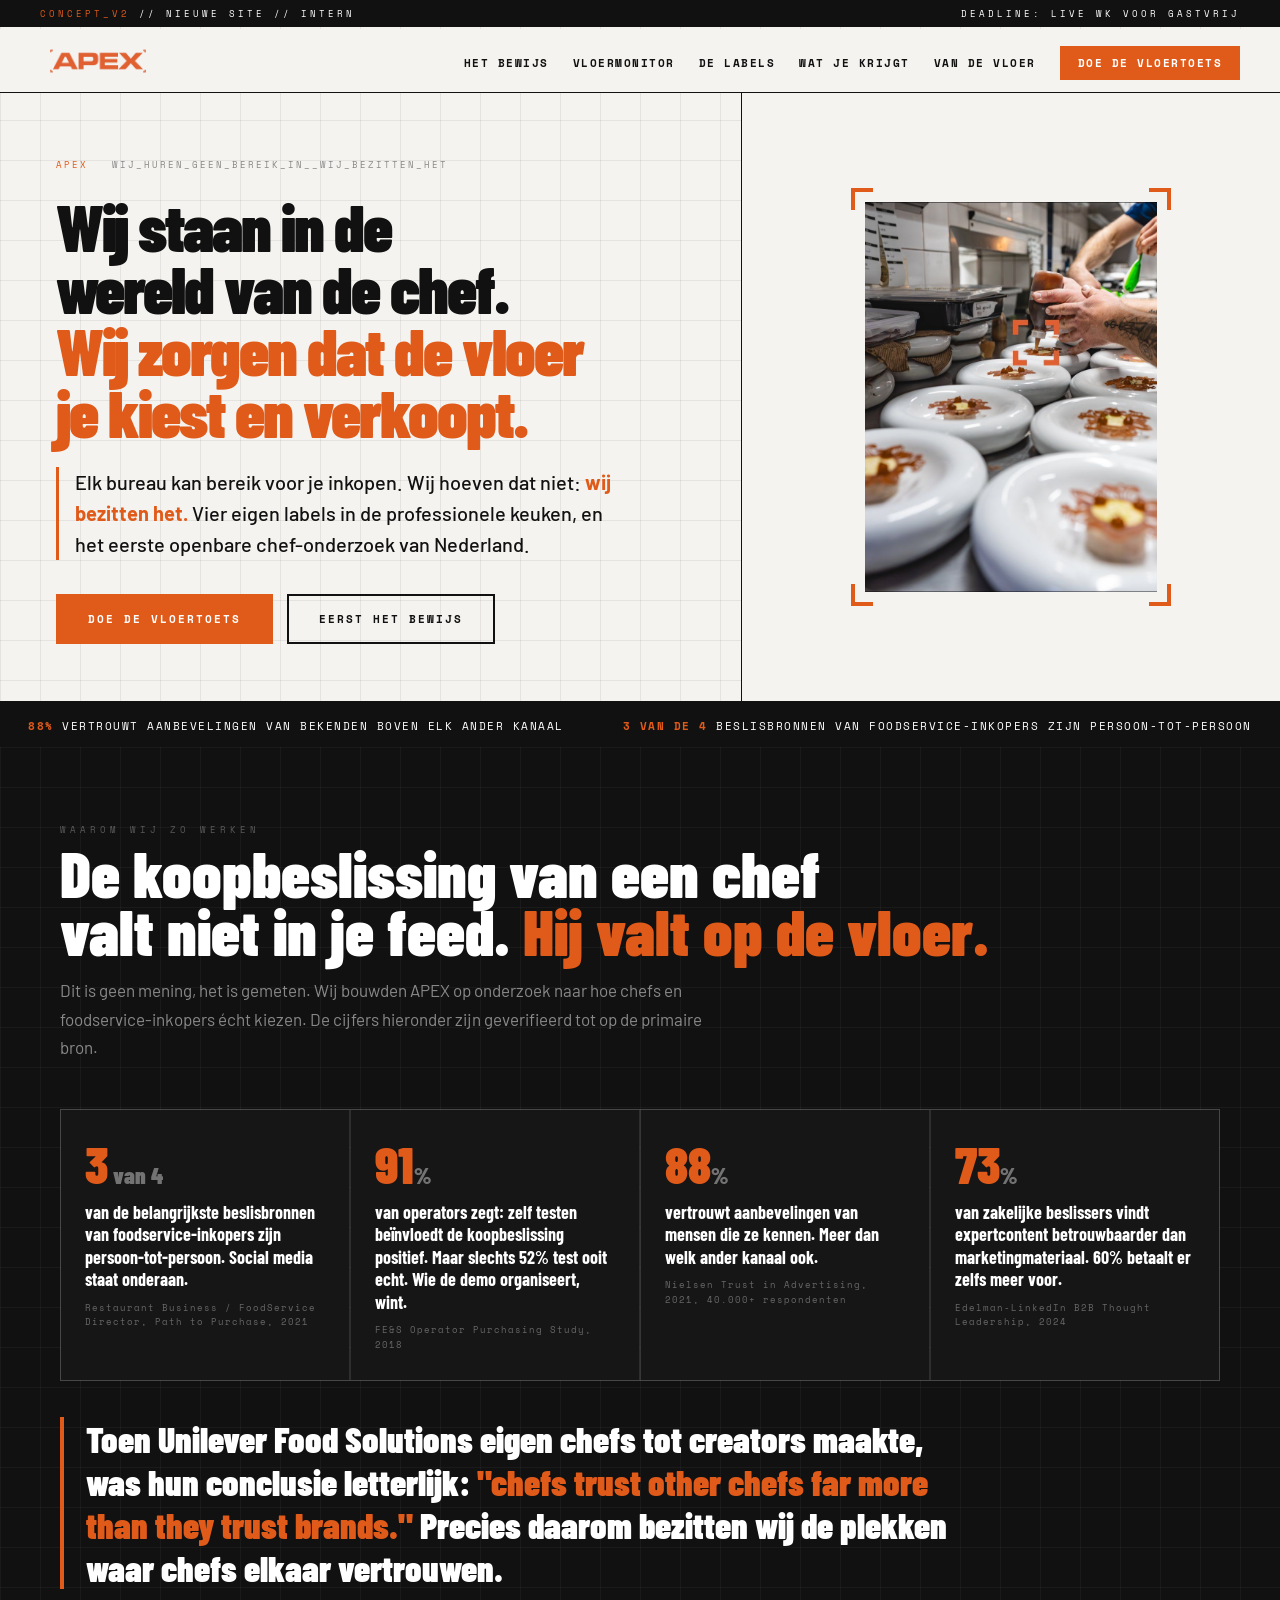
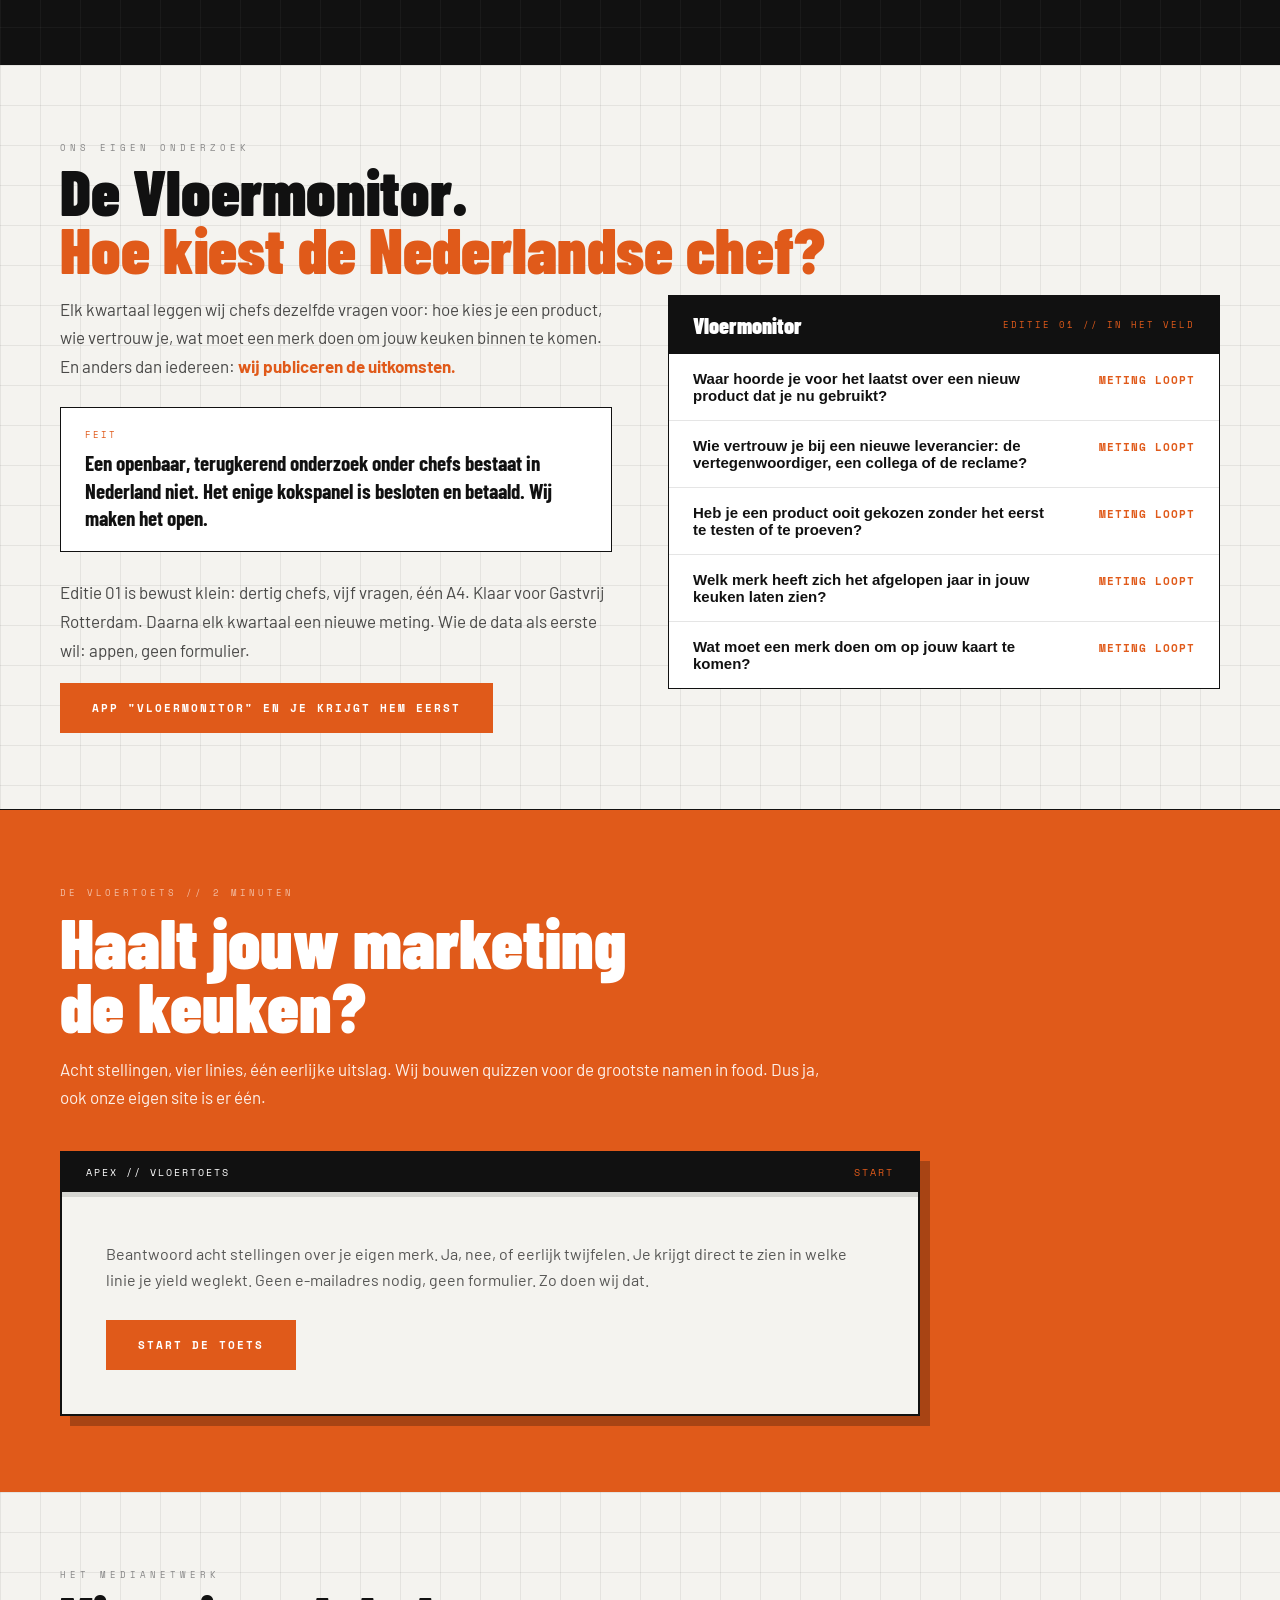
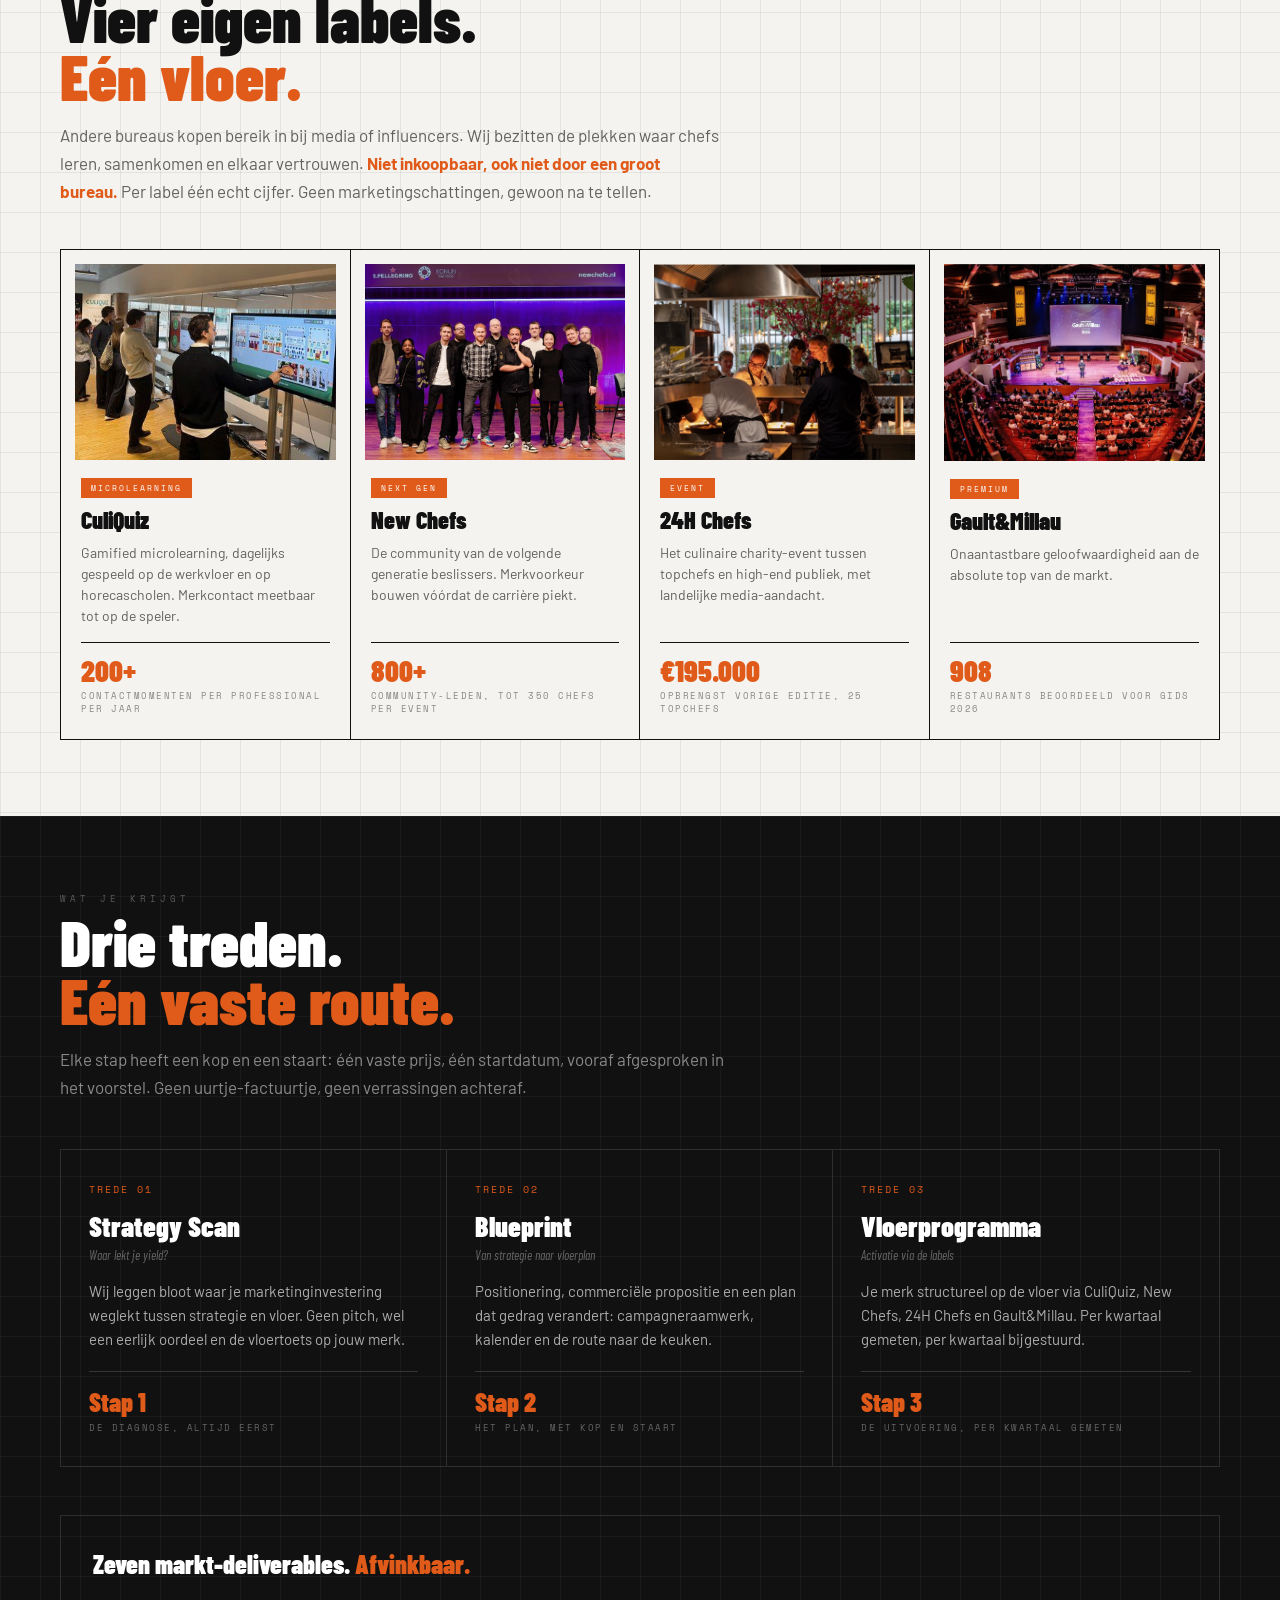
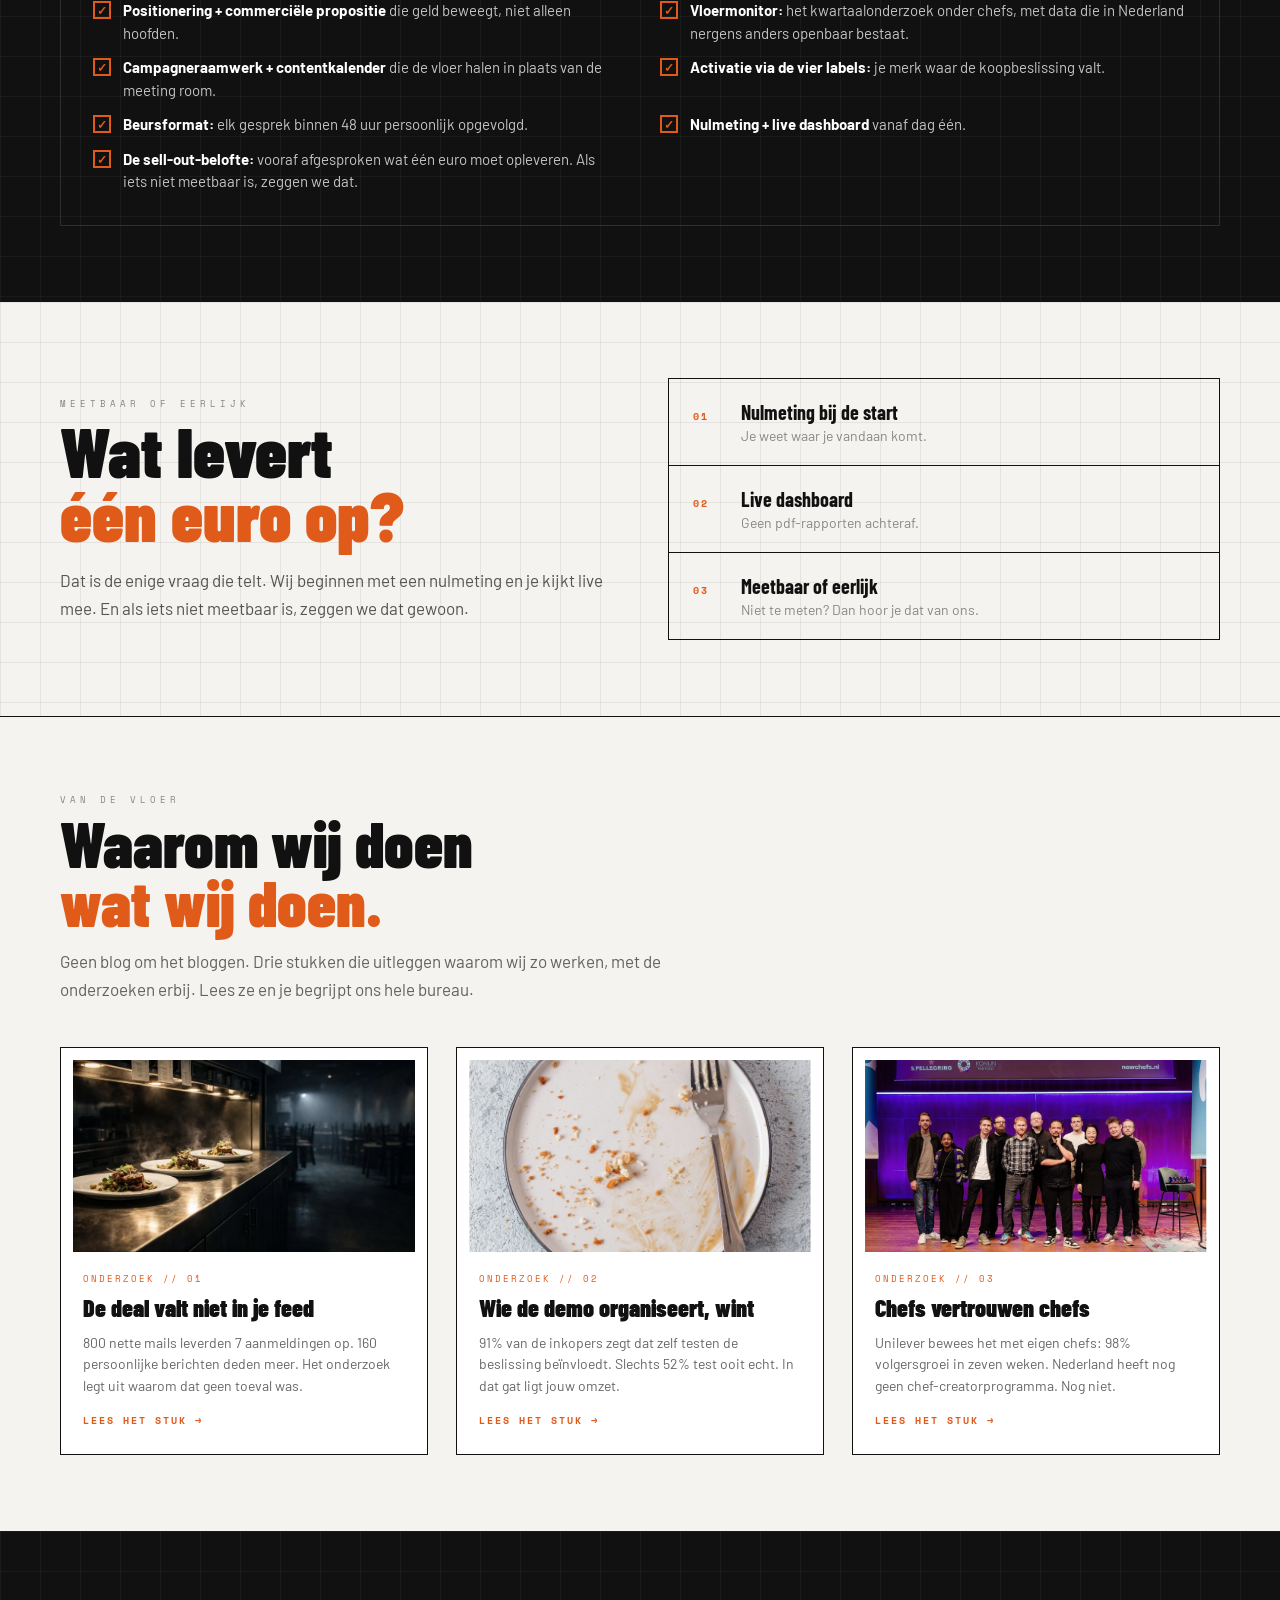
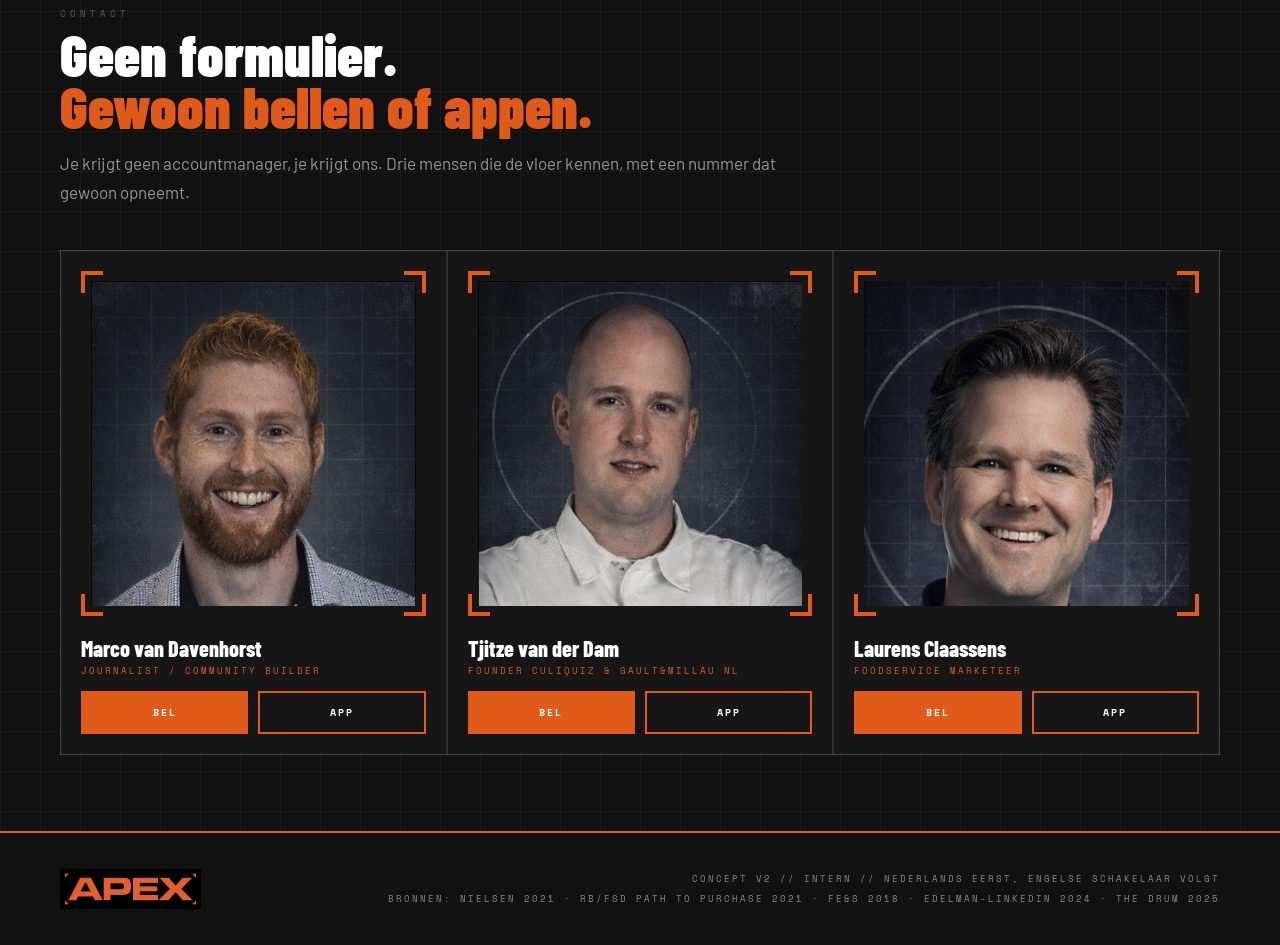
==== commit 8dd52bb4: "Echte bereikcijfers per label + treden zonder prijzen (proces-framing) CuliQuiz 200+ touchpoints/jaa" ====
--- a/test/index.html
+++ b/test/index.html
@@ -426,7 +426,7 @@
 <section id="labels" class="grid">
   <div class="sec-lbl">Het medianetwerk</div>
   <h2 class="sec-title reveal">Vier eigen labels.<br><em>Eén vloer.</em></h2>
-  <p class="sec-sub reveal">Andere bureaus kopen bereik in bij media of influencers. Wij bezitten de plekken waar chefs leren, samenkomen en elkaar vertrouwen. <strong>Niet inkoopbaar, ook niet door een groot bureau.</strong> Per label één echt cijfer, uit de nulmeting.</p>
+  <p class="sec-sub reveal">Andere bureaus kopen bereik in bij media of influencers. Wij bezitten de plekken waar chefs leren, samenkomen en elkaar vertrouwen. <strong>Niet inkoopbaar, ook niet door een groot bureau.</strong> Per label één echt cijfer. Geen marketingschattingen, gewoon na te tellen.</p>
   <div class="label-grid reveal">
     <div class="label-card">
       <div class="label-photo"><img src="/assets/culiquiz.jpg" alt="CuliQuiz"></div>
@@ -435,8 +435,8 @@
         <div class="label-name">CuliQuiz</div>
         <p class="label-desc">Gamified microlearning, dagelijks gespeeld op de werkvloer en op horecascholen. Merkcontact meetbaar tot op de speler.</p>
         <div class="label-stat">
-          <div class="num todo">[CIJFER]</div>
-          <div class="what">bereikcijfer volgt uit nulmeting</div>
+          <div class="num">200+</div>
+          <div class="what">contactmomenten per professional per jaar</div>
         </div>
       </div>
     </div>
@@ -447,8 +447,8 @@
         <div class="label-name">New Chefs</div>
         <p class="label-desc">De community van de volgende generatie beslissers. Merkvoorkeur bouwen vóórdat de carrière piekt.</p>
         <div class="label-stat">
-          <div class="num todo">[CIJFER]</div>
-          <div class="what">bereikcijfer volgt uit nulmeting</div>
+          <div class="num">800+</div>
+          <div class="what">community-leden, tot 350 chefs per event</div>
         </div>
       </div>
     </div>
@@ -459,8 +459,8 @@
         <div class="label-name">24H Chefs</div>
         <p class="label-desc">Het culinaire charity-event tussen topchefs en high-end publiek, met landelijke media-aandacht.</p>
         <div class="label-stat">
-          <div class="num todo">[CIJFER]</div>
-          <div class="what">bereikcijfer volgt uit nulmeting</div>
+          <div class="num">€195.000</div>
+          <div class="what">opbrengst vorige editie, 25 topchefs</div>
         </div>
       </div>
     </div>
@@ -471,8 +471,8 @@
         <div class="label-name">Gault&amp;Millau</div>
         <p class="label-desc">Onaantastbare geloofwaardigheid aan de absolute top van de markt.</p>
         <div class="label-stat">
-          <div class="num todo">[CIJFER]</div>
-          <div class="what">bereikcijfer volgt uit nulmeting</div>
+          <div class="num">908</div>
+          <div class="what">restaurants beoordeeld voor gids 2026</div>
         </div>
       </div>
     </div>
@@ -482,29 +482,29 @@
 <!-- 6. TREDEN -->
 <section id="treden">
   <div class="sec-lbl-d">Wat je krijgt</div>
-  <h2 class="sec-title-d reveal">Drie treden.<br><em>Prijs vooraf zichtbaar.</em></h2>
-  <p class="sec-sub-d reveal">De scanprijs staat er gewoon bij. Dat kwalificeert: wie belt, weet wat het kost.</p>
+  <h2 class="sec-title-d reveal">Drie treden.<br><em>Eén vaste route.</em></h2>
+  <p class="sec-sub-d reveal">Elke stap heeft een kop en een staart: één vaste prijs, één startdatum, vooraf afgesproken in het voorstel. Geen uurtje-factuurtje, geen verrassingen achteraf.</p>
   <div class="treden-grid reveal">
     <div class="trede">
       <div class="trede-num">TREDE 01</div>
       <div class="trede-name">Strategy Scan</div>
       <div class="trede-sub2">Waar lekt je yield?</div>
       <p class="trede-desc">Wij leggen bloot waar je marketinginvestering weglekt tussen strategie en vloer. Geen pitch, wel een eerlijk oordeel en de vloertoets op jouw merk.</p>
-      <div class="trede-price">€ [PRIJS]<small>prijs invullen: kwalificeert</small></div>
+      <div class="trede-price">Stap 1<small>de diagnose, altijd eerst</small></div>
     </div>
     <div class="trede">
       <div class="trede-num">TREDE 02</div>
       <div class="trede-name">Blueprint</div>
       <div class="trede-sub2">Van strategie naar vloerplan</div>
       <p class="trede-desc">Positionering, commerciële propositie en een plan dat gedrag verandert: campagneraamwerk, kalender en de route naar de keuken.</p>
-      <div class="trede-price">€ [PRIJS]<small>prijs invullen</small></div>
+      <div class="trede-price">Stap 2<small>het plan, met kop en staart</small></div>
     </div>
     <div class="trede">
       <div class="trede-num">TREDE 03</div>
       <div class="trede-name">Vloerprogramma</div>
       <div class="trede-sub2">Activatie via de labels</div>
       <p class="trede-desc">Je merk structureel op de vloer via CuliQuiz, New Chefs, 24H Chefs en Gault&amp;Millau. Per kwartaal gemeten, per kwartaal bijgestuurd.</p>
-      <div class="trede-price">€ [PRIJS]<small>per kwartaal, invullen</small></div>
+      <div class="trede-price">Stap 3<small>de uitvoering, per kwartaal gemeten</small></div>
     </div>
   </div>
   <div class="deliv reveal">
